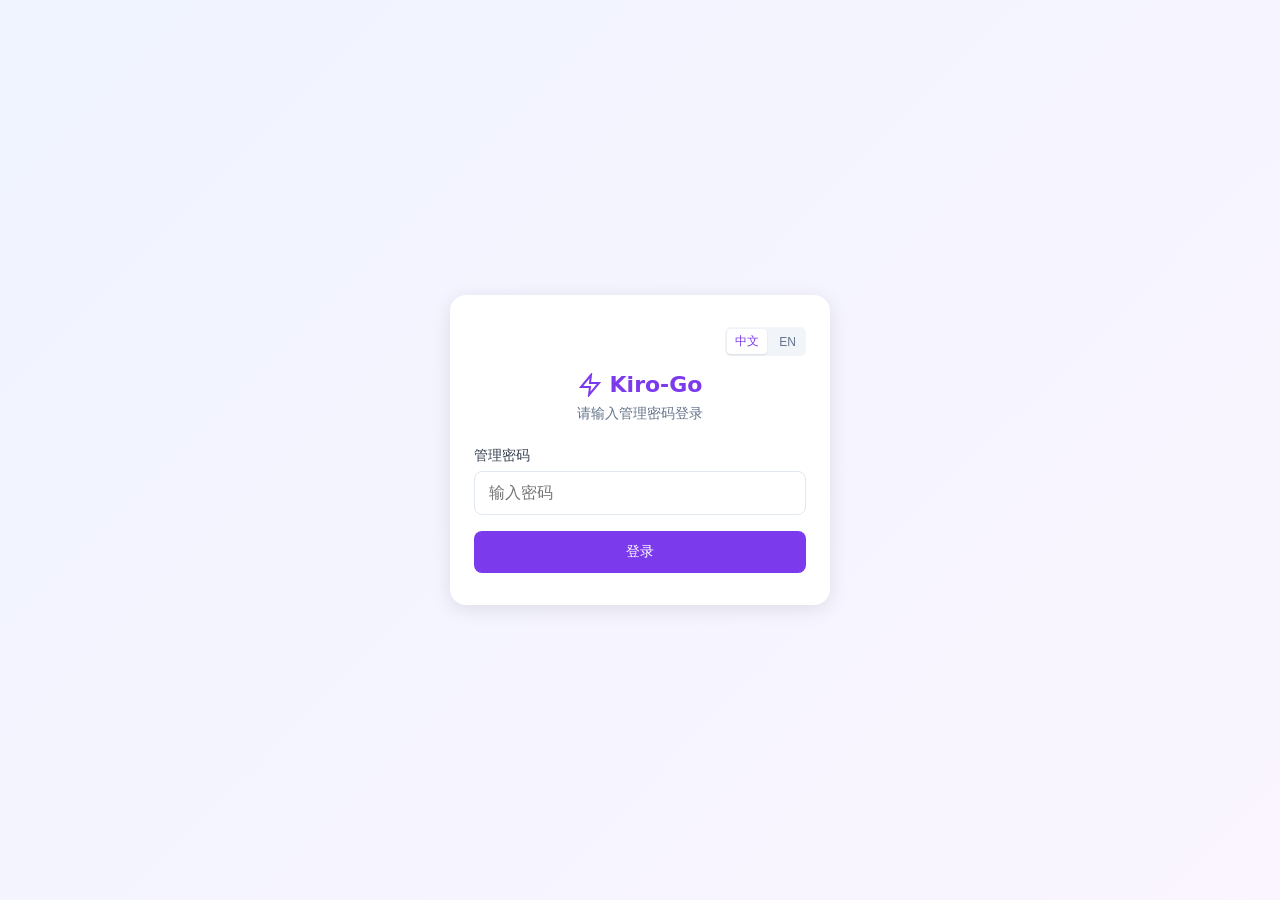
==== web/index-legacy.html @ 6cd0cb9c "chore: update repository references and add new web assets" ====
<!DOCTYPE html>
<html lang="zh">

<head>
    <meta charset="UTF-8">
    <meta name="viewport" content="width=device-width, initial-scale=1.0, maximum-scale=1.0, user-scalable=no">
    <title>Kiro-Go</title>
    <style>
        * {
            box-sizing: border-box;
            margin: 0;
            padding: 0;
        }

        body {
            font-family: system-ui, -apple-system, sans-serif;
            background: #f8fafc;
            color: #1e293b;
            min-height: 100vh;
            -webkit-tap-highlight-color: transparent;
        }

        .container {
            max-width: 1100px;
            margin: 0 auto;
            padding: 16px;
        }

        .login-wrapper {
            min-height: 100vh;
            display: flex;
            align-items: center;
            justify-content: center;
            background: linear-gradient(135deg, #f0f4ff 0%, #faf5ff 100%);
            padding: 16px;
        }

        .login-box {
            background: #fff;
            padding: 32px 24px;
            border-radius: 16px;
            box-shadow: 0 4px 20px rgba(0, 0, 0, 0.1);
            width: 100%;
            max-width: 380px;
        }

        .login-box h1 {
            text-align: center;
            color: #7c3aed;
            margin-bottom: 8px;
            font-size: 22px;
            justify-content: center;
        }

        .login-box p {
            text-align: center;
            color: #64748b;
            margin-bottom: 24px;
            font-size: 14px;
        }

        .form-group {
            margin-bottom: 16px;
        }

        label {
            display: block;
            margin-bottom: 6px;
            color: #374151;
            font-size: 14px;
            font-weight: 500;
        }

        input[type="text"],
        input[type="password"],
        input[type="number"],
        select,
        textarea {
            width: 100%;
            padding: 12px 14px;
            border: 1px solid #e2e8f0;
            border-radius: 8px;
            font-size: 16px;
            background: #fff;
            color: #1e293b;
            -webkit-appearance: none;
        }

        input:focus,
        textarea:focus {
            outline: none;
            border-color: #7c3aed;
            box-shadow: 0 0 0 3px rgba(124, 58, 237, 0.1);
        }

        textarea {
            resize: vertical;
            min-height: 100px;
            font-family: monospace;
            font-size: 14px;
        }

        .btn {
            padding: 12px 18px;
            border: none;
            border-radius: 8px;
            cursor: pointer;
            font-size: 14px;
            font-weight: 500;
            transition: all 0.2s;
            touch-action: manipulation;
        }

        .btn-primary {
            background: #7c3aed;
            color: white;
        }

        .btn-primary:hover,
        .btn-primary:active {
            background: #6d28d9;
        }

        .btn-danger {
            background: #ef4444;
            color: white;
        }

        .btn-secondary {
            background: #f1f5f9;
            color: #374151;
        }

        .btn-success {
            background: #10B981;
            color: white;
        }

        .btn-sm {
            padding: 8px 12px;
            font-size: 13px;
        }

        .card {
            background: #fff;
            border-radius: 12px;
            padding: 16px;
            margin-bottom: 16px;
            box-shadow: 0 1px 3px rgba(0, 0, 0, 0.1);
        }

        .card-header {
            display: flex;
            justify-content: space-between;
            align-items: center;
            margin-bottom: 16px;
            padding-bottom: 12px;
            border-bottom: 1px solid #e2e8f0;
            flex-wrap: wrap;
            gap: 12px;
        }

        .card-title {
            font-size: 16px;
            font-weight: 600;
        }

        .card-actions {
            display: flex;
            gap: 8px;
            flex-wrap: wrap;
        }

        .stats-grid {
            display: grid;
            grid-template-columns: repeat(3, 1fr);
            gap: 10px;
            margin-bottom: 20px;
        }

        .stat-card {
            background: #fff;
            border-radius: 10px;
            padding: 12px 8px;
            text-align: center;
            box-shadow: 0 1px 3px rgba(0, 0, 0, 0.1);
        }

        .stat-value {
            font-size: 20px;
            font-weight: 700;
            color: #7c3aed;
        }

        .stat-label {
            font-size: 11px;
            color: #64748b;
            margin-top: 2px;
        }

        .badge {
            display: inline-block;
            padding: 3px 8px;
            border-radius: 4px;
            font-size: 11px;
            font-weight: 500;
            white-space: nowrap;
        }

        .badge-success {
            background: #dcfce7;
            color: #16a34a;
        }

        .badge-warning {
            background: #fef3c7;
            color: #d97706;
        }

        .badge-error {
            background: #fee2e2;
            color: #dc2626;
        }

        .badge-info {
            background: #ede9fe;
            color: #7c3aed;
        }

        .badge-pro {
            background: #3b82f6;
            color: white;
        }

        .badge-proplus {
            background: #8b5cf6;
            color: white;
        }

        .badge-power {
            background: #f59e0b;
            color: white;
        }

        .badge-free {
            background: #6b7280;
            color: white;
        }

        .badge-trial {
            background: #10b981;
            color: white;
        }

        .badge-banned {
            background: #dc2626;
            color: white;
        }

        .badge-suspended {
            background: #f59e0b;
            color: white;
        }

        .modal {
            display: none;
            position: fixed;
            top: 0;
            left: 0;
            width: 100%;
            height: 100%;
            background: rgba(0, 0, 0, 0.5);
            z-index: 1000;
            padding: 16px;
            overflow-y: auto;
        }

        .modal.active {
            display: flex;
            align-items: flex-start;
            justify-content: center;
            padding-top: 5vh;
        }

        .modal-content {
            background: #fff;
            border-radius: 12px;
            padding: 20px;
            width: 100%;
            max-width: 600px;
            margin-bottom: 20px;
        }

        .modal-header {
            display: flex;
            justify-content: space-between;
            align-items: center;
            margin-bottom: 20px;
        }

        .modal-title {
            font-size: 18px;
            font-weight: 600;
        }

        .modal-close {
            background: none;
            border: none;
            font-size: 28px;
            cursor: pointer;
            color: #64748b;
            padding: 0 8px;
        }

        .modal-footer {
            margin-top: 20px;
            display: flex;
            gap: 10px;
            justify-content: flex-end;
        }

        .switch {
            position: relative;
            display: inline-block;
            width: 44px;
            height: 24px;
            flex-shrink: 0;
        }

        .switch input {
            opacity: 0;
            width: 0;
            height: 0;
            position: absolute;
        }

        .slider {
            position: absolute;
            cursor: pointer;
            top: 0;
            left: 0;
            right: 0;
            bottom: 0;
            background: #cbd5e1;
            border-radius: 24px;
            transition: 0.3s;
        }

        .slider:before {
            position: absolute;
            content: "";
            height: 18px;
            width: 18px;
            left: 3px;
            bottom: 3px;
            background: white;
            border-radius: 50%;
            transition: 0.3s;
        }

        input:checked+.slider {
            background: #7c3aed;
        }

        input:checked+.slider:before {
            transform: translateX(20px);
        }

        .tabs {
            display: flex;
            gap: 4px;
            margin-bottom: 16px;
            background: #f1f5f9;
            padding: 4px;
            border-radius: 10px;
            overflow-x: auto;
            -webkit-overflow-scrolling: touch;
        }

        .tab {
            padding: 10px 16px;
            border-radius: 8px;
            cursor: pointer;
            color: #64748b;
            font-weight: 500;
            font-size: 14px;
            white-space: nowrap;
            flex-shrink: 0;
        }

        .tab:hover {
            color: #374151;
        }

        .tab.active {
            background: #fff;
            color: #7c3aed;
            box-shadow: 0 1px 3px rgba(0, 0, 0, 0.1);
        }

        .hidden {
            display: none !important;
        }

        .message {
            padding: 12px 16px;
            border-radius: 8px;
            margin-bottom: 12px;
            font-size: 14px;
        }

        .message-error {
            background: #fee2e2;
            color: #dc2626;
        }

        .endpoint {
            background: #f8fafc;
            padding: 12px;
            border-radius: 8px;
            font-family: monospace;
            font-size: 12px;
            margin-bottom: 10px;
            display: flex;
            justify-content: space-between;
            align-items: center;
            gap: 10px;
            word-break: break-all;
        }

        .endpoint span {
            flex: 1;
        }

        .header {
            display: flex;
            align-items: center;
            justify-content: space-between;
            margin-bottom: 16px;
            gap: 12px;
        }

        .header h1 {
            font-size: 18px;
            color: #7c3aed;
        }

        .account-card {
            background: #fff;
            border-radius: 12px;
            padding: 14px;
            margin-bottom: 12px;
            box-shadow: 0 1px 3px rgba(0, 0, 0, 0.1);
            border-left: 4px solid #7c3aed;
        }

        .account-header {
            display: flex;
            justify-content: space-between;
            align-items: flex-start;
            margin-bottom: 10px;
            gap: 10px;
        }

        .account-info {
            flex: 1;
            min-width: 0;
        }

        .account-email {
            font-weight: 600;
            font-size: 14px;
            color: #1e293b;
            word-break: break-all;
        }

        .account-meta {
            display: flex;
            gap: 6px;
            flex-wrap: wrap;
            margin-top: 6px;
        }

        .account-usage {
            margin: 10px 0;
        }

        .usage-bar {
            height: 6px;
            background: #e2e8f0;
            border-radius: 3px;
            overflow: hidden;
        }

        .usage-fill {
            height: 100%;
            background: #7c3aed;
            border-radius: 3px;
            transition: width 0.3s;
        }

        .usage-fill.high {
            background: #f59e0b;
        }

        .usage-fill.critical {
            background: #ef4444;
        }

        .usage-text {
            display: flex;
            justify-content: space-between;
            font-size: 11px;
            color: #64748b;
            margin-top: 4px;
        }

        .usage-label {
            font-size: 12px;
            color: #64748b;
            margin-bottom: 4px;
            font-weight: 500;
        }

        .account-usage+.account-usage {
            margin-top: 8px;
        }

        .badge-trial {
            background: #10b981;
            color: white;
        }

        .account-stats {
            display: grid;
            grid-template-columns: repeat(5, 1fr);
            gap: 6px;
            margin-top: 10px;
            padding-top: 10px;
            border-top: 1px solid #e2e8f0;
        }

        .account-stat {
            text-align: center;
        }

        .account-stat-value {
            font-weight: 600;
            font-size: 13px;
        }

        .account-stat-label {
            font-size: 10px;
            color: #64748b;
        }

        .account-actions {
            display: flex;
            gap: 6px;
            flex-shrink: 0;
            flex-wrap: wrap;
        }

        .detail-section {
            margin-bottom: 20px;
        }

        .detail-section h4 {
            font-size: 13px;
            color: #64748b;
            margin-bottom: 10px;
            text-transform: uppercase;
            letter-spacing: 0.5px;
        }

        .detail-grid {
            display: grid;
            grid-template-columns: 1fr;
            gap: 10px;
        }

        .detail-item {
            background: #f8fafc;
            padding: 10px 12px;
            border-radius: 8px;
        }

        .detail-label {
            font-size: 11px;
            color: #64748b;
            margin-bottom: 2px;
        }

        .detail-value {
            font-size: 13px;
            font-weight: 500;
            word-break: break-all;
        }

        .model-list {
            display: grid;
            gap: 8px;
            max-height: 250px;
            overflow-y: auto;
        }

        .model-item {
            background: #f8fafc;
            padding: 14px 16px;
            border-radius: 8px;
            margin-bottom: 10px;
            transition: background 0.2s ease;
        }

        .model-item:last-child {
            margin-bottom: 0;
        }

        .model-item:hover {
            background: #f1f5f9;
        }

        .model-name {
            font-weight: 600;
            font-size: 14px;
            color: #0f172a;
            line-height: 1.4;
        }

        .model-credit {
            font-size: 13px;
            margin-top: 4px;
        }

        .credit-ratio {
            color: #7c3aed;
            font-weight: 600;
        }

        .model-info {
            font-size: 12px;
            color: #64748b;
            margin-top: 6px;
            line-height: 1.5;
        }

        .btn-icon {
            display: inline-flex;
            align-items: center;
            justify-content: center;
            width: 36px;
            height: 36px;
            padding: 0;
        }

        .btn-icon svg {
            width: 18px;
            height: 18px;
        }

        .loading {
            opacity: 0.6;
            pointer-events: none;
        }

        .logo {
            display: flex;
            align-items: center;
            gap: 8px;
        }

        .logo svg {
            width: 24px;
            height: 24px;
            color: #7c3aed;
        }

        .machine-id-row {
            display: flex;
            gap: 8px;
            align-items: stretch;
            flex-wrap: wrap;
        }

        .machine-id-row input {
            flex: 1;
            min-width: 200px;
            font-family: monospace;
            font-size: 11px;
        }

        .machine-id-row .btn {
            flex-shrink: 0;
        }

        .lang-switch {
            display: flex;
            gap: 4px;
            background: #f1f5f9;
            padding: 2px;
            border-radius: 6px;
        }

        .lang-btn {
            padding: 4px 8px;
            border: none;
            background: transparent;
            cursor: pointer;
            font-size: 12px;
            border-radius: 4px;
            color: #64748b;
        }

        .lang-btn.active {
            background: #fff;
            color: #7c3aed;
            box-shadow: 0 1px 2px rgba(0, 0, 0, 0.1);
        }

        .header-right {
            display: flex;
            align-items: center;
            gap: 10px;
        }

        @media (max-width: 640px) {
            .container {
                padding: 12px;
            }

            .stats-grid {
                grid-template-columns: repeat(3, 1fr);
                gap: 8px;
            }

            .stat-card {
                padding: 10px 6px;
            }

            .stat-value {
                font-size: 18px;
            }

            .stat-label {
                font-size: 10px;
            }

            .card {
                padding: 14px;
            }

            .card-header {
                flex-direction: column;
                align-items: flex-start;
            }

            .card-actions {
                width: 100%;
            }

            .card-actions .btn {
                flex: 1;
                text-align: center;
            }

            .account-header {
                flex-direction: column;
            }

            .account-actions {
                width: 100%;
                justify-content: flex-start;
            }

            .account-actions .btn {
                padding: 8px 10px;
                font-size: 12px;
            }

            .account-stats {
                grid-template-columns: repeat(2, 1fr);
            }

            .detail-grid {
                grid-template-columns: 1fr;
            }

            .tabs {
                gap: 2px;
            }

            .tab {
                padding: 10px 12px;
                font-size: 13px;
            }

            .modal-content {
                padding: 16px;
            }

            .endpoint {
                flex-direction: column;
                align-items: stretch;
            }

            .endpoint .btn {
                width: 100%;
            }

            .machine-id-row {
                flex-direction: column;
            }

            .machine-id-row input {
                min-width: 100%;
            }

            .machine-id-row .btn {
                width: 100%;
            }
        }

        @media (min-width: 641px) {
            .detail-grid {
                grid-template-columns: repeat(2, 1fr);
            }
        }

        /* 隐私模式开关样式 */
        .privacy-toggle {
            white-space: nowrap;
        }

        @media (max-width: 640px) {
            .privacy-toggle {
                order: -1;
                width: 100%;
                justify-content: space-between;
                padding: 8px 0;
                border-bottom: 1px solid #e2e8f0;
                margin-bottom: 8px;
            }

            .privacy-toggle span {
                font-size: 14px;
            }
        }
    </style>
</head>

<body>
    <div id="loginPage" class="login-wrapper">
        <div class="login-box">
            <div style="display:flex;justify-content:flex-end;margin-bottom:16px">
                <div class="lang-switch">
                    <button class="lang-btn" data-lang="zh" onclick="setLang('zh')">中文</button>
                    <button class="lang-btn" data-lang="en" onclick="setLang('en')">EN</button>
                </div>
            </div>
            <h1 class="logo"><svg viewBox="0 0 24 24" fill="none" stroke="currentColor" stroke-width="2">
                    <path d="M13 2L3 14h9l-1 8 10-12h-9l1-8z" />
                </svg>Kiro-Go</h1>
            <p data-i18n="login.subtitle"></p>
            <div class="form-group">
                <label data-i18n="login.password"></label>
                <input type="password" id="pwdField" data-i18n-placeholder="login.passwordPlaceholder"
                    autocomplete="off">
            </div>
            <button type="button" class="btn btn-primary" style="width:100%" onclick="login()"
                data-i18n="login.submit"></button>
            <div id="loginError" class="message message-error hidden" style="margin-top:12px"></div>
        </div>
    </div>
    <div id="mainPage" class="container hidden">
        <div class="header">
            <h1 class="logo"><svg viewBox="0 0 24 24" fill="none" stroke="currentColor" stroke-width="2">
                    <path d="M13 2L3 14h9l-1 8 10-12h-9l1-8z" />
                </svg>Kiro-Go</h1>
            <div class="header-right">
                <div class="lang-switch">
                    <button class="lang-btn" data-lang="zh" onclick="setLang('zh')">中文</button>
                    <button class="lang-btn" data-lang="en" onclick="setLang('en')">EN</button>
                </div>
                <span class="badge badge-success" id="statusBadge" data-i18n="status.running"></span>
                <span class="badge badge-info" id="versionBadge" style="cursor:pointer" onclick="checkUpdate(true)"></span>
                <button class="btn btn-sm btn-danger" onclick="logout()" data-i18n="common.logout" style="padding:4px 12px;font-size:12px"></button>
            </div>
        </div>
        <div class="stats-grid">
            <div class="stat-card">
                <div class="stat-value" id="statAccounts">0</div>
                <div class="stat-label" data-i18n="stats.accounts"></div>
            </div>
            <div class="stat-card">
                <div class="stat-value" id="statRequests">0</div>
                <div class="stat-label" data-i18n="stats.requests"></div>
            </div>
            <div class="stat-card">
                <div class="stat-value" id="statSuccess">0</div>
                <div class="stat-label" data-i18n="stats.success"></div>
            </div>
            <div class="stat-card">
                <div class="stat-value" id="statFailed">0</div>
                <div class="stat-label" data-i18n="stats.failed"></div>
            </div>
            <div class="stat-card">
                <div class="stat-value" id="statTokens">0</div>
                <div class="stat-label">Tokens</div>
            </div>
            <div class="stat-card">
                <div class="stat-value" id="statCredits">0</div>
                <div class="stat-label">Credits</div>
            </div>
        </div>
        <div class="tabs">
            <div class="tab active" data-tab="accounts" data-i18n="tabs.accounts"></div>
            <div class="tab" data-tab="settings" data-i18n="tabs.settings"></div>
            <div class="tab" data-tab="api" data-i18n="tabs.api"></div>
        </div>
        <div id="tabAccounts" class="tab-content">
            <div class="card">
                <div class="card-header">
                    <span class="card-title" data-i18n="accounts.title"></span>
                    <div class="card-actions">
                        <div class="privacy-toggle" style="display:flex;align-items:center;gap:8px;cursor:pointer;user-select:none">
                            <span style="font-size:13px;color:#374151;font-weight:500" data-i18n="privacy.label"></span>
                            <label class="switch" style="margin:0">
                                <input type="checkbox" id="privacyModeToggle" checked onchange="togglePrivacyMode()">
                                <span class="slider"></span>
                            </label>
                        </div>
                        <button class="btn btn-secondary btn-sm" onclick="showExportModal()" data-i18n="accounts.export"></button>
                        <button class="btn btn-secondary btn-sm" onclick="refreshAllModels()" data-i18n="models.refreshAll"></button>
                        <button class="btn btn-primary btn-sm" onclick="showModal('add')" data-i18n="accounts.add"></button>
                    </div>
                </div>
                <div id="accountsToolbar" style="display:flex;gap:8px;align-items:center;padding:0 20px 12px">
                    <label style="display:flex;align-items:center;gap:4px;cursor:pointer;user-select:none;flex-shrink:0"><input type="checkbox" id="selectAllCheckbox" onchange="toggleSelectAll(this.checked)" style="width:15px;height:15px;cursor:pointer"> <span style="font-size:13px;color:#374151" data-i18n="batch.selectAll"></span></label>
                    <div style="height:16px;width:1px;background:#e2e8f0;flex-shrink:0"></div>
                    <div id="batchBar" style="display:none;align-items:center;gap:6px;flex-shrink:0">
                        <span id="batchCount" style="font-size:12px;color:#7c3aed;font-weight:600;white-space:nowrap"></span>
                        <button class="btn btn-sm btn-primary" onclick="batchAction('enable')" style="padding:3px 10px;font-size:12px" data-i18n="batch.enable"></button>
                        <button class="btn btn-sm btn-secondary" onclick="batchAction('disable')" style="padding:3px 10px;font-size:12px" data-i18n="batch.disable"></button>
                        <button class="btn btn-sm btn-secondary" onclick="batchAction('refresh')" style="padding:3px 10px;font-size:12px" data-i18n="batch.refresh"></button>
                        <button class="btn btn-sm btn-secondary" onclick="batchRefreshModels()" style="padding:3px 10px;font-size:12px" data-i18n="batch.refreshModels"></button>
                        <div style="height:16px;width:1px;background:#e2e8f0;flex-shrink:0"></div>
                    </div>
                    <div style="display:flex;gap:6px;align-items:center;margin-left:auto;flex-shrink:0">
                        <input type="text" id="filterSearch" oninput="onFilterChange()" style="width:260px;padding:8px 12px;border:1px solid #e2e8f0;border-radius:6px;font-size:14px;outline:none" data-i18n-placeholder="filter.search">
                        <select id="filterStatusSelect" onchange="onFilterChange()" style="padding:4px 6px;border:1px solid #e2e8f0;border-radius:6px;font-size:12px;background:#fff;cursor:pointer">
                            <option value="all" data-i18n="filter.all"></option>
                            <option value="enabled" data-i18n="filter.enabled"></option>
                            <option value="disabled" data-i18n="filter.disabled"></option>
                            <option value="banned" data-i18n="filter.banned"></option>
                        </select>
                    </div>
                </div>
                <div id="accountsList"></div>
            </div>
        </div>
        <div id="tabSettings" class="tab-content hidden">
            <div class="card">
                <div class="card-header"><span class="card-title" data-i18n="settings.apiSettings"></span></div>
                <div class="form-group">
                    <label style="display:flex;align-items:center;gap:10px">
                        <label class="switch"><input type="checkbox" id="requireApiKey"><span
                                class="slider"></span></label>
                        <span data-i18n="settings.enableApiKey"></span>
                    </label>
                </div>
                <div class="form-group"><label>API Key</label><div style="display:flex;gap:8px;align-items:stretch"><input type="text" id="apiKeyInput" style="flex:1"
                        data-i18n-placeholder="settings.apiKeyPlaceholder"><button class="btn btn-sm btn-secondary" onclick="generateApiKey()" data-i18n="settings.generateApiKey"></button></div></div>
                <button class="btn btn-primary" onclick="saveSettings()" data-i18n="common.save"></button>
            </div>
            <div class="card">
                <div class="card-header"><span class="card-title" data-i18n="settings.usageSettings"></span></div>
                <div class="form-group">
                    <label style="display:flex;align-items:center;gap:10px">
                        <label class="switch"><input type="checkbox" id="allowOverUsage"><span
                                class="slider"></span></label>
                        <span data-i18n="settings.allowOverUsage"></span>
                    </label>
                    <small style="color:#64748b;font-size:12px;margin-top:4px;display:block"
                        data-i18n="settings.allowOverUsageHint"></small>
                </div>
                <button class="btn btn-primary" onclick="saveOverUsageConfig()" data-i18n="common.save"></button>
            </div>
            <div class="card">
                <div class="card-header"><span class="card-title" data-i18n="settings.thinkingSettings"></span></div>
                <div class="form-group">
                    <label data-i18n="settings.thinkingSuffix"></label>
                    <input type="text" id="thinkingSuffix" placeholder="-thinking">
                    <small style="color:#64748b;font-size:12px;margin-top:4px;display:block"
                        data-i18n="settings.thinkingSuffixHint"></small>
                </div>
                <div class="form-group">
                    <label data-i18n="settings.openaiFormat"></label>
                    <select id="openaiThinkingFormat">
                        <option value="reasoning_content">reasoning_content (DeepSeek)</option>
                        <option value="thinking">&lt;thinking&gt; (Claude)</option>
                        <option value="think">&lt;think&gt; (OpenAI)</option>
                    </select>
                </div>
                <div class="form-group">
                    <label data-i18n="settings.claudeFormat"></label>
                    <select id="claudeThinkingFormat">
                        <option value="thinking">&lt;thinking&gt; (Claude)</option>
                        <option value="think">&lt;think&gt; (OpenAI)</option>
                        <option value="reasoning_content" data-i18n="settings.noTag"></option>
                    </select>
                </div>
                <button class="btn btn-primary" onclick="saveThinkingConfig()"
                    data-i18n="settings.saveThinking"></button>
            </div>
            <div class="card">
                <div class="card-header"><span class="card-title" data-i18n="settings.endpointSettings"></span></div>
                <div class="form-group">
                    <label data-i18n="settings.preferredEndpoint"></label>
                    <select id="preferredEndpoint">
                        <option value="auto" data-i18n="settings.endpointAuto"></option>
                        <option value="kiro">Kiro IDE</option>
                        <option value="codewhisperer">CodeWhisperer</option>
                        <option value="amazonq">AmazonQ</option>
                    </select>
                    <small style="color:#64748b;font-size:12px;margin-top:4px;display:block"
                        data-i18n="settings.endpointHint"></small>
                </div>
                <div class="form-group">
                    <label style="display:flex;align-items:center;gap:8px;cursor:pointer">
                        <input type="checkbox" id="endpointFallback" checked>
                        <span data-i18n="settings.endpointFallback"></span>
                    </label>
                    <small style="color:#64748b;font-size:12px;margin-top:4px;display:block"
                        data-i18n="settings.endpointFallbackHint"></small>
                </div>
                <button class="btn btn-primary" onclick="saveEndpointConfig()"
                    data-i18n="settings.saveEndpoint"></button>
            </div>
            <div class="card">
                <div class="card-header"><span class="card-title" data-i18n="settings.adminPassword"></span></div>
                <div class="form-group"><label data-i18n="settings.newPassword"></label><input type="password"
                        id="newPassword" data-i18n-placeholder="settings.newPasswordPlaceholder"></div>
                <button class="btn btn-primary" onclick="changePassword()" data-i18n="settings.changePassword"></button>
            </div>
            <div class="card">
                <div class="card-header"><span class="card-title" data-i18n="settings.proxySettings"></span></div>
                <div class="form-group">
                    <label data-i18n="settings.proxyType"></label>
                    <select id="proxyType" onchange="onProxyTypeChange()">
                        <option value="none" data-i18n="settings.proxyNone"></option>
                        <option value="socks5">SOCKS5</option>
                        <option value="http">HTTP</option>
                    </select>
                </div>
                <div id="proxyFields" style="display:none">
                    <div class="form-group">
                        <label data-i18n="settings.proxyHost"></label>
                        <div style="display:flex;gap:8px;align-items:stretch">
                            <input type="text" id="proxyHost" style="flex:1" placeholder="127.0.0.1">
                            <input type="number" id="proxyPort" style="width:90px" placeholder="1080" min="1" max="65535">
                        </div>
                    </div>
                    <div class="form-group">
                        <label data-i18n="settings.proxyAuth"></label>
                        <div style="display:flex;gap:8px">
                            <input type="text" id="proxyUsername" style="flex:1" data-i18n-placeholder="settings.proxyUsername" autocomplete="off">
                            <input type="password" id="proxyPassword" style="flex:1" data-i18n-placeholder="settings.proxyPassword" autocomplete="new-password">
                        </div>
                    </div>
                </div>
                <button class="btn btn-primary" onclick="saveProxyConfig()" data-i18n="settings.saveProxy"></button>
            </div>
            <div class="card">
                <div class="card-header"><span class="card-title" data-i18n="settings.promptFilter"></span></div>
                <div class="form-group">
                    <label style="font-weight:600;margin-bottom:12px;display:block" data-i18n="settings.builtinFilters"></label>
                    <div style="display:flex;flex-direction:column;gap:12px">
                        <div>
                            <label style="display:flex;align-items:center;gap:10px">
                                <label class="switch"><input type="checkbox" id="filterClaudeCode"><span class="slider"></span></label>
                                <span data-i18n="settings.filterClaudeCode"></span>
                            </label>
                            <small style="color:#64748b;font-size:12px;margin-top:4px;display:block;margin-left:54px" data-i18n="settings.filterClaudeCodeHint"></small>
                        </div>
                        <div>
                            <label style="display:flex;align-items:center;gap:10px">
                                <label class="switch"><input type="checkbox" id="filterEnvNoise"><span class="slider"></span></label>
                                <span data-i18n="settings.filterEnvNoise"></span>
                            </label>
                            <small style="color:#64748b;font-size:12px;margin-top:4px;display:block;margin-left:54px" data-i18n="settings.filterEnvNoiseHint"></small>
                        </div>
                        <div>
                            <label style="display:flex;align-items:center;gap:10px">
                                <label class="switch"><input type="checkbox" id="filterStripBoundaries"><span class="slider"></span></label>
                                <span data-i18n="settings.filterStripBoundaries"></span>
                            </label>
                            <small style="color:#64748b;font-size:12px;margin-top:4px;display:block;margin-left:54px" data-i18n="settings.filterStripBoundariesHint"></small>
                        </div>
                    </div>
                </div>
                <div class="form-group" style="margin-top:16px">
                    <label style="font-weight:600;margin-bottom:8px;display:block" data-i18n="settings.customRules"></label>
                    <div id="promptFilterRules" style="margin-bottom:8px"></div>
                    <div style="display:flex;gap:8px;flex-wrap:wrap">
                        <button class="btn btn-sm btn-secondary" onclick="addPromptRule('regex')" data-i18n="promptFilter.addRegex"></button>
                        <button class="btn btn-sm btn-secondary" onclick="addPromptRule('lines-containing')" data-i18n="promptFilter.addContains"></button>
                    </div>
                </div>
                <button class="btn btn-primary" onclick="savePromptFilter()" data-i18n="settings.savePromptFilter"></button>
            </div>
            <div class="card">
                <div class="card-header"><span class="card-title" data-i18n="settings.statistics"></span></div>
                <button class="btn btn-danger" onclick="resetStats()" data-i18n="settings.resetStats"></button>
            </div>
        </div>
        <div id="tabApi" class="tab-content hidden">
            <div class="card">
                <div class="card-header"><span class="card-title" data-i18n="api.endpoints"></span></div>
                <p style="margin-bottom:10px;font-weight:500;font-size:14px">Claude API</p>
                <div class="endpoint"><span id="claudeEndpoint"></span><button class="btn btn-sm btn-secondary"
                        onclick="copy('claudeEndpoint')" data-i18n="common.copy"></button></div>
                <p style="margin:14px 0 10px;font-weight:500;font-size:14px">OpenAI API</p>
                <div class="endpoint"><span id="openaiEndpoint"></span><button class="btn btn-sm btn-secondary"
                        onclick="copy('openaiEndpoint')" data-i18n="common.copy"></button></div>
                <p style="margin:14px 0 10px;font-weight:500;font-size:14px" data-i18n="api.modelList"></p>
                <div class="endpoint"><span id="modelsEndpoint"></span><button class="btn btn-sm btn-secondary"
                        onclick="copy('modelsEndpoint')" data-i18n="common.copy"></button></div>
                <p style="margin:14px 0 10px;font-weight:500;font-size:14px" data-i18n="api.stats"></p>
                <div class="endpoint"><span id="statsEndpoint"></span><button class="btn btn-sm btn-secondary"
                        onclick="copy('statsEndpoint')" data-i18n="common.copy"></button></div>
                <p style="font-size:12px;color:#64748b;margin-top:4px" data-i18n="api.statsHint"></p>
            </div>
        </div>
    </div>
    <div id="addModal" class="modal">
        <div class="modal-content">
            <div class="modal-header"><span class="modal-title" id="modalTitle"></span><button class="modal-close"
                    onclick="closeModal()">&times;</button></div>
            <div id="modalBody"></div>
        </div>
    </div>
    <div id="detailModal" class="modal">
        <div class="modal-content">
            <div class="modal-header"><span class="modal-title" data-i18n="detail.title"></span><button
                    class="modal-close" onclick="closeDetailModal()">&times;</button></div>
            <div id="detailBody"></div>
        </div>
    </div>
    <div id="exportModal" class="modal">
        <div class="modal-content">
            <div class="modal-header"><span class="modal-title" data-i18n="export.title"></span><button
                    class="modal-close" onclick="closeExportModal()">&times;</button></div>
            <div id="exportBody"></div>
        </div>
    </div>
    <div id="updateModal" class="modal">
        <div class="modal-content">
            <div class="modal-header"><span class="modal-title" data-i18n="update.title"></span><button
                    class="modal-close" onclick="closeUpdateModal()">&times;</button></div>
            <div id="updateBody"></div>
        </div>
    </div>
    <script>
        const i18n = {
            zh: {
                'login.subtitle': '请输入管理密码登录',
                'login.password': '管理密码',
                'login.passwordPlaceholder': '输入密码',
                'login.submit': '登录',
                'login.error': '密码错误',
                'login.connectError': '连接失败',
                'status.running': '运行中',
                'stats.accounts': '账号',
                'stats.requests': '请求',
                'stats.success': '成功',
                'stats.failed': '失败',
                'tabs.accounts': '账号',
                'tabs.settings': '设置',
                'tabs.api': 'API',
                'accounts.title': '账号列表',
                'accounts.add': '添加账号',
                'accounts.empty': '暂无账号',
                'accounts.refresh': '刷新',
                'accounts.detail': '详情',
                'accounts.enable': '启用',
                'accounts.disable': '禁用',
                'accounts.delete': '删除',
                'accounts.requests': '请求',
                'accounts.tokens': 'Tokens',
                'accounts.credits': 'Credits',
                'accounts.expiry': '到期',
                'accounts.noToken': '无Token',
                'accounts.expired': '已过期',
                'accounts.disabled': '已禁用',
                'accounts.normal': '正常',
                'accounts.enabled': '已启用',
                'accounts.banned': '已封禁',
                'accounts.suspended': '已暂停',
                'accounts.refreshFailed': '刷新失败',
                'accounts.confirmDelete': '确定删除？',
                'accounts.mainQuota': '主配额',
                'accounts.trialQuota': '试用配额',
                'accounts.trial': '试用中',
                'accounts.trialExpired': '已过期',
                'accounts.trialToday': '今天到期',
                'accounts.copyJSON': '复制 JSON',
                'accounts.copyJSONSuccess': 'JSON 已复制到剪贴板',
                'accounts.trialDays': '天后到期',
                'accounts.overage': '超额调用',
                'time.expired': '已过期',
                'time.minutes': '分钟',
                'time.hours': '小时',
                'time.days': '天',
                'settings.apiSettings': 'API 设置',
                'settings.enableApiKey': '启用 API Key 验证',
                'settings.apiKeyPlaceholder': '留空则不验证',
                'settings.generateApiKey': '随机生成',
                'settings.usageSettings': '用量控制',
                'settings.allowOverUsage': '允许超额使用',
                'settings.allowOverUsageHint': '开启后，即使账号额度用尽也会继续使用该账号处理请求，不再因余额不足而报错',
                'settings.overUsageSaved': '超额使用设置已保存',
                'settings.thinkingSettings': 'Thinking 模式设置',
                'settings.thinkingSuffix': '触发后缀',
                'settings.thinkingSuffixHint': '模型名称加此后缀即启用思考模式，如 claude-sonnet-4.5-thinking',
                'settings.openaiFormat': 'OpenAI API 输出格式',
                'settings.claudeFormat': 'Claude API 输出格式',
                'settings.noTag': '直接输出 (无标签)',
                'settings.saveThinking': '保存 Thinking 设置',
                'settings.thinkingSaved': 'Thinking 设置已保存',
                'settings.endpointSettings': 'Kiro 端点设置',
                'settings.preferredEndpoint': '首选端点',
                'settings.endpointAuto': '自动选择',
                'settings.endpointHint': '选择首选端点，自动选择模式下会根据可用性自动选择端点',
                'settings.endpointFallback': '端点不可用时自动切换',
                'settings.endpointFallbackHint': '关闭后，仅使用选定的端点，不会自动切换到其他端点',
                'settings.saveEndpoint': '保存端点设置',
                'settings.endpointSaved': '端点设置已保存',
                'settings.adminPassword': '管理密码',
                'settings.newPassword': '新密码',
                'settings.newPasswordPlaceholder': '输入新密码',
                'settings.changePassword': '修改密码',
                'settings.passwordRequired': '请输入新密码',
                'settings.passwordChanged': '密码已修改',
                'settings.statistics': '统计',
                'settings.resetStats': '重置统计',
                'settings.confirmReset': '确定重置统计？',
                'settings.proxySettings': '出站代理设置',
                'settings.proxyType': '代理类型',
                'settings.proxyNone': '直连（不使用代理）',
                'settings.proxyHost': '地址 / 端口',
                'settings.proxyAuth': '认证（可选）',
                'settings.proxyUsername': '用户名',
                'settings.proxyPassword': '密码',
                'settings.proxyHostRequired': '请填写代理地址和端口',
                'settings.saveProxy': '保存代理设置',
                'settings.proxySaved': '代理设置已保存',
                'settings.promptFilter': 'System Prompt 过滤',
                'settings.builtinFilters': '内置过滤器',
                'settings.filterClaudeCode': '替换 Claude Code CLI 系统提示',
                'settings.filterClaudeCodeHint': '检测到 Claude Code 内置系统提示时，替换为精简的后端提示词，避免泄露大量 CLI 指令到请求体。',
                'settings.filterEnvNoise': '过滤环境噪音行',
                'settings.filterEnvNoiseHint': '移除系统提示中注入的环境变量、Git 状态、最近提交等噪音内容。',
                'settings.filterStripBoundaries': '移除边界标记',
                'settings.filterStripBoundariesHint': '移除 --- SYSTEM PROMPT --- / --- END SYSTEM PROMPT --- 等边界标记行。',
                'settings.savePromptFilter': '保存过滤设置',
                'settings.promptFilterSaved': '过滤设置已保存',
                'settings.customRules': '自定义过滤规则',
                'api.endpoints': 'API 端点',
                'api.modelList': '模型列表',
                'api.stats': '统计数据',
                'api.statsHint': '需要在请求头中携带 API Key 鉴权（Authorization: Bearer sk-xxx），未启用 API Key 验证时无需鉴权',
                'detail.title': '账号详情',
                'detail.basicInfo': '基本信息',
                'detail.email': '邮箱',
                'detail.userId': '用户ID',
                'detail.authMethod': '认证方式',
                'detail.region': 'Region',
                'detail.machineId': '机器码',
                'detail.generate': '生成',
                'detail.subscription': '订阅信息',
                'detail.subscriptionType': '订阅类型',
                'detail.tokenExpiry': 'Token到期',
                'detail.usage': '用量',
                'detail.mainQuota': '主配额',
                'detail.trialQuota': '试用配额',
                'detail.trialStatus': '试用状态',
                'detail.trialExpiry': '试用到期',
                'detail.resetDate': '重置日期',
                'detail.statistics': '统计',
                'detail.requestCount': '请求数',
                'detail.errorCount': '错误数',
                'detail.totalTokens': '总Tokens',
                'detail.totalCredits': '总Credits',
                'detail.models': '可用模型',
                'detail.loadModels': '加载',
                'detail.refreshModelCache': '刷新路由缓存',
                'detail.loading': '加载中...',
                'detail.noModels': '无可用模型',
                'detail.loadFailed': '加载失败',
                'detail.machineIdError': '机器码格式错误',
                'detail.saved': '已保存',
                'detail.saveFailed': '保存失败',
                'detail.generateFailed': '生成失败',
                'modal.addAccount': '添加账号',
                'modal.builderIdTitle': 'AWS Builder ID',
                'modal.builderIdDesc': '通过 AWS Builder ID 授权登录添加个人账号',
                'modal.iamTitle': 'IAM Identity Center (企业 SSO) 登录',
                'modal.iamDesc': '通过 IAM Identity Center (企业 SSO) 授权添加企业账号',
                'modal.ssoTitle': 'SSO Token',
                'modal.ssoDesc': '通过浏览器 x-amz-sso_authn Token 添加账号',
                'modal.localTitle': 'Kiro 本地缓存',
                'modal.localDesc': '通过 Kiro IDE 本地缓存文件添加账号',
                'modal.credentialsTitle': '凭证 JSON',
                'modal.credentialsDesc': '通过 Kiro Account Manager 导出的凭证添加账号',
                'modal.cookieTitle': 'Kiro 网页 Cookie',
                'modal.cookieDesc': '通过从 Kiro 网页 Cookie 中获取的 RefreshToken 添加账号',
                'cookie.howToGet': '如何获取 RefreshToken？',
                'cookie.step1': '打开浏览器，访问并登录',
                'cookie.step2': '在页面空白处右键 → 检查 → Application → Cookies → https://app.kiro.dev',
                'cookie.step3': '在列表中找到 <b>RefreshToken</b>，双击其 Value 列并复制',
                'cookie.refreshToken': 'RefreshToken',
                'cookie.provider': '登录方式',
                'cookie.github': 'GitHub',
                'cookie.google': 'Google',
                'cookie.refreshTokenPlaceholder': '粘贴 RefreshToken Cookie 的值',
                'cookie.refreshTokenMissing': '请填写 RefreshToken',
                'cookie.importSuccess': '账号添加成功',
                'cookie.link': 'https://app.kiro.dev/account/usage',
                'builderid.startLogin': '开始登录',
                'builderid.verifyCode': '请在浏览器中输入上方验证码',
                'builderid.verifyUrl': '验证链接',
                'builderid.open': '打开',
                'builderid.waiting': '等待授权中...',
                'builderid.success': '登录成功',
                'iam.startUrl': 'Start URL',
                'iam.loginUrl': '登录链接',
                'iam.completeLogin': '请在浏览器中完成登录，然后粘贴回调 URL',
                'iam.callbackUrl': '回调 URL',
                'iam.complete': '完成登录',
                'sso.howToGet': '如何获取 Token?',
                'sso.step1': '在浏览器中访问并登录',
                'sso.step2': '按 F12 打开开发者工具 → Application → Cookies',
                'sso.step3': '找到并复制',
                'sso.tokenLabel': 'x-amz-sso_authn',
                'sso.tokenHint': '*支持批量导入，每行一个 Token',
                'sso.tokenPlaceholder': '粘贴 x-amz-sso_authn 值',
                'sso.importSuccess': '成功添加 {0} 个账号',
                'sso.importPartial': '，{0} 个失败',
                'local.fileLocation': '文件位置',
                'local.loginChannel': '登录渠道',
                'local.tokenFile': 'kiro-auth-token.json',
                'local.tokenRequired': '*必填',
                'local.clientFile': '{hash}.json',
                'local.clientRequired': '*IdC 登录必填',
                'local.pasteOrUpload': '粘贴文件内容或上传文件',
                'local.upload': '上传',
                'local.tokenMissing': '请提供 kiro-auth-token.json 内容',
                'local.tokenInvalid': 'kiro-auth-token.json 格式错误',
                'local.refreshTokenMissing': '缺少 refreshToken',
                'local.clientMissing': 'IdC 登录需要提供 {hash}.json 内容',
                'local.clientInvalid': '{hash}.json 格式错误',
                'local.clientSecretMissing': '缺少 clientId 或 clientSecret',
                'local.importSuccess': '导入成功',
                'credentials.label': '凭证 JSON',
                'credentials.authMethod': '认证方式',
                'credentials.authHint': '*影响 Token 刷新方式',
                'credentials.social': 'Social (AWS Builder ID / Google / GitHub)',
                'credentials.idc': 'IAM Identity Center (企业 SSO)',
                'credentials.jsonError': 'JSON 格式错误',
                'credentials.batchHint': '支持单个对象、JSON 数组或 Kiro Account Manager 导出格式批量导入。必填: refreshToken。可选: provider (BuilderId/Enterprise/Github/Google), clientId, clientSecret',
                'common.save': '保存设置',
                'common.saved': '保存',
                'common.copy': '复制',
                'common.copied': '已复制',
                'common.cancel': '取消',
                'common.back': '返回',
                'common.add': '添加',
                'common.failed': '失败',
                'common.saveFailed': '保存失败',
                'common.logout': '退出登录',
                'accounts.export': '导出',
                'models.refreshAll': '刷新模型缓存',
                'models.confirmRefreshAll': '确定为所有已启用账号刷新模型缓存？',
                'models.refreshAllDone': '模型缓存刷新完成，共缓存 {0} 个模型',
                'export.title': '导出账号',
                'export.selectAll': '全选',
                'export.deselectAll': '取消全选',
                'export.selected': '已选 {0} 个',
                'export.downloadJson': '下载 JSON',
                'export.showJson': '显示 JSON',
                'export.copyJson': '复制 JSON',
                'export.copied': '已复制到剪贴板',
                'export.noSelection': '请至少选择一个账号',
                'update.title': '版本更新',
                'update.current': '当前版本',
                'update.latest': '最新版本',
                'update.newVersion': '发现新版本',
                'update.upToDate': '已是最新版本',
                'update.checkFailed': '检查更新失败',
                'update.goDownload': '前往下载',
                'update.changelog': '更新内容',
                'privacy.label': '隐私模式',
                'privacy.tooltip': '开启后邮箱将脱敏显示',
                'batch.enable': '批量启用',
                'batch.disable': '批量禁用',
                'batch.refresh': '批量刷新',
                'batch.refreshModels': '批量刷新模型',
                'batch.selected': '已选 {0} 个',
                'batch.selectAll': '全选',
                'batch.confirmEnable': '确定批量启用 {0} 个账号？',
                'batch.confirmDisable': '确定批量禁用 {0} 个账号？',
                'batch.confirmRefresh': '确定批量刷新 {0} 个账号？',
                'batch.refreshResult': '刷新完成：成功 {0}，失败 {1}',
                'batch.confirmRefreshModels': '确定为已选 {0} 个账号刷新模型缓存？',
                'batch.refreshModelsResult': '模型缓存刷新完成：成功 {0}，失败 {1}',
                'batch.done': '操作完成',
                'filter.search': '搜索邮箱/昵称...',
                'filter.all': '全部',
                'filter.enabled': '已启用',
                'filter.disabled': '已禁用',
                'filter.banned': '已封禁',
                'accounts.weight': '权重',
                'detail.weight': '请求权重',
                'detail.weightHint': '0-1=普通, 2+=高优先级',
                'detail.overage': '超额调用设置',
                'detail.allowOverage': '配额耗尽后继续调用',
                'detail.overageHint': '超额后调用频率权重（1~10），值越大频率越高',
                'detail.proxyURL': '独立代理',
                'detail.proxyHint': '留空则使用全局代理，格式: socks5://host:port 或 http://host:port',
                'detail.proxySaved': '代理已保存',
                'accounts.test': '测试',
                'accounts.testing': '测试中...',
                'accounts.testSuccess': '测试成功',
                'accounts.testFailed': '测试失败',
                'accounts.selectModel': '选择测试模型',
                'detail.save': '保存',
                'detail.overageWeight': '超额调用权重',
                'accounts.testLog.title': '测试日志',
                'accounts.testLog.clear': '清空',
                'accounts.testLog.hide': '隐藏',
                'accounts.testLog.globalProxy': '全局代理',
                'accounts.testLog.start': '开始测试 {0} | 模型: {1} | 代理: {2}',
                'accounts.testLog.success': '✓ {0} 成功 ({1}s) 回复: {2}',
                'accounts.testLog.failed': '✗ {0} 失败 ({1}s): {2}',
                'accounts.testLog.error': '✗ {0} 异常: {1}',
                'promptFilter.noRules': '暂无自定义规则',
                'promptFilter.unnamed': '未命名',
                'promptFilter.typeRegex': '正则替换',
                'promptFilter.typeContains': '行级过滤',
                'promptFilter.match': '匹配',
                'promptFilter.replace': '替换为（留空则删除）',
                'promptFilter.emptyRemove': '留空则删除匹配内容',
                'promptFilter.addRegex': '+ 正则替换规则',
                'promptFilter.addContains': '+ 行级过滤规则'
            },
            en: {
                'login.subtitle': 'Enter admin password to login',
                'login.password': 'Admin Password',
                'login.passwordPlaceholder': 'Enter password',
                'login.submit': 'Login',
                'login.error': 'Wrong password',
                'login.connectError': 'Connection failed',
                'status.running': 'Running',
                'stats.accounts': 'Accounts',
                'stats.requests': 'Requests',
                'stats.success': 'Success',
                'stats.failed': 'Failed',
                'tabs.accounts': 'Accounts',
                'tabs.settings': 'Settings',
                'tabs.api': 'API',
                'accounts.title': 'Account List',
                'accounts.add': 'Add Account',
                'accounts.empty': 'No accounts',
                'accounts.refresh': 'Refresh',
                'accounts.detail': 'Details',
                'accounts.enable': 'Enable',
                'accounts.disable': 'Disable',
                'accounts.delete': 'Delete',
                'accounts.requests': 'Requests',
                'accounts.tokens': 'Tokens',
                'accounts.credits': 'Credits',
                'accounts.expiry': 'Expiry',
                'accounts.noToken': 'No Token',
                'accounts.expired': 'Expired',
                'accounts.disabled': 'Disabled',
                'accounts.normal': 'Active',
                'accounts.enabled': 'Enabled',
                'accounts.banned': 'Banned',
                'accounts.suspended': 'Suspended',
                'accounts.refreshFailed': 'Refresh failed',
                'accounts.confirmDelete': 'Confirm delete?',
                'accounts.copyJSON': 'Copy JSON',
                'accounts.copyJSONSuccess': 'JSON copied to clipboard',
                'accounts.overage': 'Overage',
                'time.expired': 'Expired',
                'time.minutes': 'min',
                'time.hours': 'hr',
                'time.days': 'd',
                'settings.apiSettings': 'API Settings',
                'settings.enableApiKey': 'Enable API Key Verification',
                'settings.apiKeyPlaceholder': 'Leave empty to disable',
                'settings.generateApiKey': 'Generate',
                'settings.usageSettings': 'Usage Control',
                'settings.allowOverUsage': 'Allow Over-Usage',
                'settings.allowOverUsageHint': 'When enabled, accounts will continue to serve requests even after their quota is exhausted',
                'settings.overUsageSaved': 'Over-usage settings saved',
                'settings.thinkingSettings': 'Thinking Mode Settings',
                'settings.thinkingSuffix': 'Trigger Suffix',
                'settings.thinkingSuffixHint': 'Add this suffix to model name to enable thinking mode, e.g. claude-sonnet-4.5-thinking',
                'settings.openaiFormat': 'OpenAI API Output Format',
                'settings.claudeFormat': 'Claude API Output Format',
                'settings.noTag': 'Direct output (no tag)',
                'settings.saveThinking': 'Save Thinking Settings',
                'settings.thinkingSaved': 'Thinking settings saved',
                'settings.endpointSettings': 'Kiro Endpoint Settings',
                'settings.preferredEndpoint': 'Preferred Endpoint',
                'settings.endpointAuto': 'Auto',
                'settings.endpointHint': 'Select preferred endpoint. In auto-select mode, the endpoint is automatically selected based on availability.',
                'settings.endpointFallback': 'Fallback to other endpoints',
                'settings.endpointFallbackHint': 'When disabled, only the selected endpoint is used without automatic fallback',
                'settings.saveEndpoint': 'Save Endpoint Settings',
                'settings.endpointSaved': 'Endpoint settings saved',
                'settings.adminPassword': 'Admin Password',
                'settings.newPassword': 'New Password',
                'settings.newPasswordPlaceholder': 'Enter new password',
                'settings.changePassword': 'Change Password',
                'settings.passwordRequired': 'Please enter new password',
                'settings.passwordChanged': 'Password changed',
                'settings.statistics': 'Statistics',
                'settings.resetStats': 'Reset Statistics',
                'settings.confirmReset': 'Confirm reset statistics?',
                'settings.proxySettings': 'Outbound Proxy Settings',
                'settings.proxyType': 'Proxy Type',
                'settings.proxyNone': 'Direct (no proxy)',
                'settings.proxyHost': 'Host / Port',
                'settings.proxyAuth': 'Authentication (optional)',
                'settings.proxyUsername': 'Username',
                'settings.proxyPassword': 'Password',
                'settings.proxyHostRequired': 'Please enter proxy host and port',
                'settings.saveProxy': 'Save Proxy Settings',
                'settings.proxySaved': 'Proxy settings saved',
                'settings.promptFilter': 'System Prompt Filter',
                'settings.builtinFilters': 'Built-in Filters',
                'settings.filterClaudeCode': 'Replace Claude Code CLI system prompts',
                'settings.filterClaudeCodeHint': 'Detects Claude Code built-in system prompts and replaces them with a compact backend prompt.',
                'settings.filterEnvNoise': 'Strip environment noise lines',
                'settings.filterEnvNoiseHint': 'Removes injected env vars, git status, recent commits and similar noise from system prompts.',
                'settings.filterStripBoundaries': 'Remove boundary markers',
                'settings.filterStripBoundariesHint': 'Strips --- SYSTEM PROMPT --- / --- END SYSTEM PROMPT --- marker lines.',
                'settings.savePromptFilter': 'Save Filter Settings',
                'settings.promptFilterSaved': 'Filter settings saved',
                'settings.customRules': 'Custom Filter Rules',
                'api.endpoints': 'API Endpoints',
                'api.modelList': 'Model List',
                'api.stats': 'Statistics',
                'api.statsHint': 'Requires API Key in header (Authorization: Bearer sk-xxx). No auth needed if API Key verification is disabled.',
                'detail.title': 'Account Details',
                'detail.basicInfo': 'Basic Info',
                'detail.email': 'Email',
                'detail.userId': 'User ID',
                'detail.authMethod': 'Auth Method',
                'detail.region': 'Region',
                'detail.machineId': 'Machine ID',
                'detail.generate': 'Generate',
                'detail.subscription': 'Subscription',
                'detail.subscriptionType': 'Type',
                'detail.tokenExpiry': 'Token Expiry',
                'detail.usage': 'Usage',
                'detail.resetDate': 'Reset Date',
                'detail.statistics': 'Statistics',
                'detail.requestCount': 'Requests',
                'detail.errorCount': 'Errors',
                'detail.totalTokens': 'Total Tokens',
                'detail.totalCredits': 'Total Credits',
                'detail.models': 'Available Models',
                'detail.loadModels': 'Load',
                'detail.refreshModelCache': 'Refresh Route Cache',
                'detail.loading': 'Loading...',
                'detail.noModels': 'No models available',
                'detail.loadFailed': 'Load failed',
                'detail.machineIdError': 'Invalid machine ID format',
                'detail.saved': 'Saved',
                'detail.saveFailed': 'Save failed',
                'detail.generateFailed': 'Generate failed',
                'modal.addAccount': 'Add Account',
                'modal.builderIdTitle': 'AWS Builder ID',
                'modal.builderIdDesc': 'Add personal account via AWS Builder ID authorization',
                'modal.iamTitle': 'IAM Identity Center (Enterprise SSO)',
                'modal.iamDesc': 'Add enterprise account via IAM Identity Center SSO',
                'modal.ssoTitle': 'SSO Token',
                'modal.ssoDesc': 'Add account via browser x-amz-sso_authn token',
                'modal.localTitle': 'Kiro Local Cache',
                'modal.localDesc': 'Add account via Kiro IDE local cache files',
                'modal.credentialsTitle': 'Credentials JSON',
                'modal.credentialsDesc': 'Add account via Kiro Account Manager exported credentials',
                'modal.cookieTitle': 'Kiro Web Cookie',
                'modal.cookieDesc': 'Add account via RefreshToken obtained from Kiro Web Cookie',
                'cookie.howToGet': 'How to get the RefreshToken?',
                'cookie.step1': 'Open your browser and sign in at',
                'cookie.step2': 'Right-click on blank area → Inspect → Application → Cookies → https://app.kiro.dev',
                'cookie.step3': 'Find <b>RefreshToken</b> in the list, double-click its Value and copy it',
                'cookie.refreshToken': 'RefreshToken',
                'cookie.provider': 'Login Provider',
                'cookie.github': 'GitHub',
                'cookie.google': 'Google',
                'cookie.refreshTokenPlaceholder': 'Paste the RefreshToken cookie value here',
                'cookie.refreshTokenMissing': 'RefreshToken is required',
                'cookie.importSuccess': 'Account added successfully',
                'cookie.link': 'https://app.kiro.dev/account/usage',
                'builderid.startLogin': 'Start Login',
                'builderid.verifyCode': 'Enter the code above in your browser',
                'builderid.verifyUrl': 'Verification URL',
                'builderid.open': 'Open',
                'builderid.waiting': 'Waiting for authorization...',
                'builderid.success': 'Login successful',
                'iam.startUrl': 'Start URL',
                'iam.loginUrl': 'Login URL',
                'iam.completeLogin': 'Complete login in browser, then paste callback URL',
                'iam.callbackUrl': 'Callback URL',
                'iam.complete': 'Complete Login',
                'sso.howToGet': 'How to get Token?',
                'sso.step1': 'Visit and login to',
                'sso.step2': 'Press F12 to open DevTools → Application → Cookies',
                'sso.step3': 'Find and copy',
                'sso.tokenLabel': 'x-amz-sso_authn',
                'sso.tokenHint': '*Supports batch import, one token per line',
                'sso.tokenPlaceholder': 'Paste x-amz-sso_authn value',
                'sso.importSuccess': 'Successfully added {0} accounts',
                'sso.importPartial': ', {0} failed',
                'local.fileLocation': 'File Location',
                'local.loginChannel': 'Login Channel',
                'local.tokenFile': 'kiro-auth-token.json',
                'local.tokenRequired': '*Required',
                'local.clientFile': '{hash}.json',
                'local.clientRequired': '*Required for IdC login',
                'local.pasteOrUpload': 'Paste content or upload file',
                'local.upload': 'Upload',
                'local.tokenMissing': 'Please provide kiro-auth-token.json content',
                'local.tokenInvalid': 'Invalid kiro-auth-token.json format',
                'local.refreshTokenMissing': 'Missing refreshToken',
                'local.clientMissing': 'IdC login requires {hash}.json content',
                'local.clientInvalid': 'Invalid {hash}.json format',
                'local.clientSecretMissing': 'Missing clientId or clientSecret',
                'local.importSuccess': 'Import successful',
                'credentials.label': 'Credentials JSON',
                'credentials.authMethod': 'Auth Method',
                'credentials.authHint': '*Affects token refresh method',
                'credentials.social': 'Social (AWS Builder ID / Google / GitHub)',
                'credentials.idc': 'IAM Identity Center (Enterprise SSO)',
                'credentials.jsonError': 'Invalid JSON format',
                'credentials.batchHint': 'Supports single object, JSON array, or Kiro Account Manager export format. Required: refreshToken. Optional: provider (BuilderId/Enterprise/Github/Google), clientId, clientSecret',
                'common.save': 'Save Settings',
                'common.saved': 'Saved',
                'common.copy': 'Copy',
                'common.copied': 'Copied',
                'common.cancel': 'Cancel',
                'common.back': 'Back',
                'common.add': 'Add',
                'common.failed': 'Failed',
                'common.saveFailed': 'Save failed',
                'common.logout': 'Logout',
                'accounts.export': 'Export',
                'models.refreshAll': 'Refresh Model Cache',
                'models.confirmRefreshAll': 'Refresh model cache for all enabled accounts?',
                'models.refreshAllDone': 'Model cache refreshed, {0} models cached',
                'export.title': 'Export Accounts',
                'export.selectAll': 'Select All',
                'export.deselectAll': 'Deselect All',
                'export.selected': '{0} selected',
                'export.downloadJson': 'Download JSON',
                'export.showJson': 'Show JSON',
                'export.copyJson': 'Copy JSON',
                'export.copied': 'Copied to clipboard',
                'export.noSelection': 'Please select at least one account',
                'update.title': 'Version Update',
                'update.current': 'Current',
                'update.latest': 'Latest',
                'update.newVersion': 'New version available',
                'update.upToDate': 'Up to date',
                'update.checkFailed': 'Update check failed',
                'update.goDownload': 'Download',
                'update.changelog': 'Changelog',
                'privacy.label': 'Privacy Mode',
                'privacy.tooltip': 'Mask email addresses when enabled',
                'batch.enable': 'Batch Enable',
                'batch.disable': 'Batch Disable',
                'batch.refresh': 'Batch Refresh',
                'batch.refreshModels': 'Batch Refresh Models',
                'batch.selected': '{0} selected',
                'batch.selectAll': 'Select All',
                'batch.confirmEnable': 'Enable {0} accounts?',
                'batch.confirmDisable': 'Disable {0} accounts?',
                'batch.confirmRefresh': 'Refresh {0} accounts?',
                'batch.refreshResult': 'Refresh done: {0} success, {1} failed',
                'batch.confirmRefreshModels': 'Refresh model cache for {0} selected accounts?',
                'batch.refreshModelsResult': 'Model cache refresh done: {0} success, {1} failed',
                'batch.done': 'Done',
                'filter.search': 'Search email/nickname...',
                'filter.all': 'All',
                'filter.enabled': 'Enabled',
                'filter.disabled': 'Disabled',
                'filter.banned': 'Banned',
                'accounts.weight': 'Weight',
                'detail.weight': 'Request Weight',
                'detail.weightHint': '0-1=normal, 2+=higher priority',
                'detail.overage': 'Overage Settings',
                'detail.allowOverage': 'Continue calling after quota is exhausted',
                'detail.overageHint': 'Call frequency weight when over quota (1–10); higher = more frequent',
                'detail.proxyURL': 'Account Proxy',
                'detail.proxyHint': 'Leave empty to use global proxy. Format: socks5://host:port or http://host:port',
                'detail.proxySaved': 'Proxy saved',
                'accounts.test': 'Test',
                'accounts.testing': 'Testing...',
                'accounts.testSuccess': 'Test OK',
                'accounts.testFailed': 'Test Failed',
                'accounts.selectModel': 'Select Test Model',
                'detail.save': 'Save',
                'detail.overageWeight': 'Overage Weight',
                'accounts.testLog.title': 'Test Log',
                'accounts.testLog.clear': 'Clear',
                'accounts.testLog.hide': 'Hide',
                'accounts.testLog.globalProxy': 'Global Proxy',
                'accounts.testLog.start': 'Testing {0} | Model: {1} | Proxy: {2}',
                'accounts.testLog.success': '✓ {0} OK ({1}s) Reply: {2}',
                'accounts.testLog.failed': '✗ {0} Failed ({1}s): {2}',
                'accounts.testLog.error': '✗ {0} Error: {1}',
                'promptFilter.noRules': 'No custom rules yet',
                'promptFilter.unnamed': 'Unnamed',
                'promptFilter.typeRegex': 'Regex Replace',
                'promptFilter.typeContains': 'Line Filter',
                'promptFilter.match': 'Match',
                'promptFilter.replace': 'Replace with (empty = remove)',
                'promptFilter.emptyRemove': 'empty removes matched content',
                'promptFilter.addRegex': '+ Regex Replace Rule',
                'promptFilter.addContains': '+ Line Filter Rule'
            }
        };
        let currentLang = localStorage.getItem('kiro_lang') || 'zh';
        function t(key, ...args) {
            let text = i18n[currentLang][key] || i18n['zh'][key] || key;
            args.forEach((arg, idx) => { text = text.replace('{' + idx + '}', arg); });
            return text;
        }
        function setLang(lang) {
            currentLang = lang;
            localStorage.setItem('kiro_lang', lang);
            document.documentElement.lang = lang;
            updateLangButtons();
            applyTranslations();
            renderAccounts();
        }
        function updateLangButtons() {
            document.querySelectorAll('.lang-btn').forEach(btn => {
                btn.classList.toggle('active', btn.dataset.lang === currentLang);
            });
        }
        function applyTranslations() {
            document.querySelectorAll('[data-i18n]').forEach(el => {
                el.textContent = t(el.dataset.i18n);
            });
            document.querySelectorAll('[data-i18n-placeholder]').forEach(el => {
                el.placeholder = t(el.dataset.i18nPlaceholder);
            });
        }

        let password = localStorage.getItem('admin_password') || '';
        const baseUrl = location.origin;
        let accountsData = [];
        let selectedAccounts = new Set();
        let filterKeyword = '';
        let filterStatus = 'all';

        // 隐私模式状态管理
        let privacyModeEnabled = true;

        // 初始化隐私模式
        function initPrivacyMode() {
            try {
                const saved = localStorage.getItem('privacyMode');
                privacyModeEnabled = saved === null ? true : saved === 'true';
                const toggle = document.getElementById('privacyModeToggle');
                if (toggle) toggle.checked = privacyModeEnabled;
            } catch (e) {
                console.warn('localStorage not available:', e);
            }
        }

        // 切换隐私模式
        function togglePrivacyMode() {
            const toggle = document.getElementById('privacyModeToggle');
            privacyModeEnabled = toggle.checked;
            try {
                localStorage.setItem('privacyMode', privacyModeEnabled);
            } catch (e) {
                console.warn('localStorage not available:', e);
            }
            renderAccounts();
        }

        // 邮箱脱敏函数
        function maskEmail(email) {
            if (!privacyModeEnabled || !email || email.indexOf('@') === -1) {
                return email;
            }

            const [localPart, domain] = email.split('@');

            // 本地部分脱敏：保留前 2 个字符
            const maskedLocal = localPart.length <= 2
                ? localPart
                : localPart.substring(0, 2) + '***';

            // 域名部分脱敏
            const domainParts = domain.split('.');
            if (domainParts.length >= 2) {
                const tld = domainParts[domainParts.length - 1]; // 顶级域名
                const sld = domainParts[domainParts.length - 2]; // 二级域名
                const maskedSld = sld.length <= 2
                    ? sld
                    : sld.substring(0, 2) + '***';

                // 子域名脱敏
                const subdomains = domainParts.slice(0, -2).map(sub =>
                    sub.length <= 2 ? sub : sub.substring(0, 2) + '***'
                );

                return maskedLocal + '@' + [...subdomains, maskedSld, tld].join('.');
            }

            return maskedLocal + '@' + domain;
        }

        // 统一获取显示用邮箱
        function getDisplayEmail(email, accountId) {
            const raw = email || (accountId ? accountId.substring(0, 12) + '...' : '-');
            return maskEmail(raw);
        }

        document.addEventListener('DOMContentLoaded', function () {
            updateLangButtons();
            applyTranslations();
            initPrivacyMode();
            if (password) tryAutoLogin();
            document.getElementById('pwdField').addEventListener('keypress', e => { if (e.key === 'Enter') login(); });
            document.querySelectorAll('.tab').forEach(tab => { tab.onclick = () => switchTab(tab.dataset.tab); });
        });
        async function tryAutoLogin() {
            // 72h 过期检查
            const loginTime = parseInt(localStorage.getItem('admin_login_time') || '0');
            if (loginTime && Date.now() - loginTime > 72 * 3600 * 1000) {
                localStorage.removeItem('admin_password');
                localStorage.removeItem('admin_login_time');
                password = '';
                return;
            }
            try {
                const res = await fetch('/admin/api/status', { headers: { 'X-Admin-Password': password } });
                if (res.ok) { showMain(); loadData(); }
            } catch (e) { }
        }
        async function login() {
            password = document.getElementById('pwdField').value;
            try {
                const res = await fetch('/admin/api/status', { headers: { 'X-Admin-Password': password } });
                if (res.ok) {
                    localStorage.setItem('admin_password', password);
                    localStorage.setItem('admin_login_time', Date.now().toString());
                    showMain(); loadData();
                } else {
                    document.getElementById('loginError').textContent = t('login.error');
                    document.getElementById('loginError').classList.remove('hidden');
                }
            } catch (e) {
                document.getElementById('loginError').textContent = t('login.connectError');
                document.getElementById('loginError').classList.remove('hidden');
            }
        }
        function logout() {
            localStorage.removeItem('admin_password');
            localStorage.removeItem('admin_login_time');
            location.reload();
        }
        function showMain() {
            document.getElementById('loginPage').classList.add('hidden');
            document.getElementById('mainPage').classList.remove('hidden');
        }
        async function loadData() {
            await Promise.all([loadStats(), loadAccounts(), loadSettings(), loadVersion()]);
            document.getElementById('claudeEndpoint').textContent = baseUrl + '/v1/messages';
            document.getElementById('openaiEndpoint').textContent = baseUrl + '/v1/chat/completions';
            document.getElementById('modelsEndpoint').textContent = baseUrl + '/v1/models';
            document.getElementById('statsEndpoint').textContent = baseUrl + '/v1/stats';
            // 自动检查更新
            setTimeout(() => checkUpdate(false), 2000);
        }
        async function loadStats() {
            const res = await fetch('/admin/api/status', { headers: { 'X-Admin-Password': password } });
            const d = await res.json();
            document.getElementById('statAccounts').textContent = d.accounts || 0;
            document.getElementById('statRequests').textContent = d.totalRequests || 0;
            document.getElementById('statSuccess').textContent = d.successRequests || 0;
            document.getElementById('statFailed').textContent = d.failedRequests || 0;
            document.getElementById('statTokens').textContent = formatNum(d.totalTokens || 0);
            document.getElementById('statCredits').textContent = (d.totalCredits || 0).toFixed(1);
        }
        async function loadAccounts() {
            const res = await fetch('/admin/api/accounts', { headers: { 'X-Admin-Password': password } });
            accountsData = await res.json();
            renderAccounts();
        }
        function getFilteredAccounts() {
            return accountsData.filter(a => {
                if (filterStatus === 'enabled' && !a.enabled) return false;
                if (filterStatus === 'disabled' && (a.enabled || (a.banStatus && a.banStatus !== 'ACTIVE'))) return false;
                if (filterStatus === 'banned' && (!a.banStatus || a.banStatus === 'ACTIVE')) return false;
                if (filterKeyword) {
                    const kw = filterKeyword.toLowerCase();
                    const email = (a.email || '').toLowerCase();
                    if (!email.includes(kw)) return false;
                }
                return true;
            });
        }
        function onFilterChange() {
            filterKeyword = document.getElementById('filterSearch').value;
            filterStatus = document.getElementById('filterStatusSelect').value;
            renderAccounts();
        }
        function toggleSelectAll(checked) {
            const filtered = getFilteredAccounts();
            if (checked) {
                filtered.forEach(a => selectedAccounts.add(a.id));
            } else {
                selectedAccounts.clear();
            }
            renderAccounts();
            updateBatchBar();
        }
        function toggleSelectAccount(id) {
            if (selectedAccounts.has(id)) {
                selectedAccounts.delete(id);
            } else {
                selectedAccounts.add(id);
            }
            updateBatchBar();
            const cb = document.getElementById('selectAllCheckbox');
            if (cb) {
                const filtered = getFilteredAccounts();
                cb.checked = filtered.length > 0 && filtered.every(a => selectedAccounts.has(a.id));
            }
        }
        function updateBatchBar() {
            const bar = document.getElementById('batchBar');
            const count = selectedAccounts.size;
            if (count > 0) {
                bar.style.display = 'flex';
                document.getElementById('batchCount').textContent = t('batch.selected', count);
            } else {
                bar.style.display = 'none';
            }
        }
        async function batchAction(action) {
            const ids = Array.from(selectedAccounts);
            if (ids.length === 0) return;
            const confirmKey = 'batch.confirm' + action.charAt(0).toUpperCase() + action.slice(1);
            if (!confirm(t(confirmKey, ids.length))) return;
            try {
                const res = await fetch('/admin/api/accounts/batch', {
                    method: 'POST',
                    headers: { 'Content-Type': 'application/json', 'X-Admin-Password': password },
                    body: JSON.stringify({ ids, action })
                });
                const d = await res.json();
                if (action === 'refresh' && d.success) {
                    alert(t('batch.refreshResult', d.refreshed, d.failed));
                }
                selectedAccounts.clear();
                updateBatchBar();
                loadAccounts();
                loadStats();
            } catch (e) {
                alert(t('common.failed'));
            }
        }
        async function batchRefreshModels() {
            const ids = Array.from(selectedAccounts);
            if (ids.length === 0) return;
            if (!confirm(t('batch.confirmRefreshModels', ids.length))) return;
            let success = 0, fail = 0;
            for (const id of ids) {
                try {
                    const res = await fetch('/admin/api/accounts/' + id + '/models/refresh', {
                        method: 'POST', headers: { 'X-Admin-Password': password }
                    });
                    const d = await res.json();
                    if (d.success) success++; else fail++;
                } catch { fail++; }
            }
            alert(t('batch.refreshModelsResult', success, fail));
            selectedAccounts.clear();
            updateBatchBar();
            loadAccounts();
        }
        async function refreshAllModels() {
            if (!confirm(t('models.confirmRefreshAll'))) return;
            try {
                const res = await fetch('/admin/api/accounts/models/refresh', {
                    method: 'POST', headers: { 'X-Admin-Password': password }
                });
                const d = await res.json();
                alert(t('models.refreshAllDone', d.refreshed || 0));
            } catch (e) {
                alert(t('common.failed'));
            }
        }
        async function refreshAccountModels(id) {
            try {
                const res = await fetch('/admin/api/accounts/' + id + '/models/refresh', {
                    method: 'POST', headers: { 'X-Admin-Password': password }
                });
                const d = await res.json();
                if (d.success) {
                    alert(t('detail.refreshModelCache') + ' OK (' + (d.count || 0) + ' models)');
                } else {
                    alert(t('common.failed') + ': ' + (d.error || ''));
                }
            } catch (e) {
                alert(t('common.failed'));
            }
        }
        function renderAccounts() {
            const container = document.getElementById('accountsList');
            if (!container) return;
            const filtered = getFilteredAccounts();
            if (filtered.length === 0) {
                container.innerHTML = '<p style="text-align:center;color:#64748b;padding:30px">' + t('accounts.empty') + '</p>';
                return;
            }
            container.innerHTML = filtered.map(a => {
                const usagePercent = (a.usagePercent || 0) * 100;
                const usageClass = usagePercent > 90 ? 'critical' : usagePercent > 70 ? 'high' : '';
                const trialUsagePercent = (a.trialUsagePercent || 0) * 100;
                const trialUsageClass = trialUsagePercent > 90 ? 'critical' : trialUsagePercent > 70 ? 'high' : '';
                const isSelected = selectedAccounts.has(a.id);
                const weightVal = a.weight || 0;
                const weightBadge = weightVal >= 2 ? '<span class="badge" style="background:#f59e0b;color:#fff">W:' + weightVal + '</span>' : '';
                const overageBadge = a.allowOverage ? '<span class="badge badge-warning">' + t('accounts.overage') + ':' + (a.overageWeight || 1) + '</span>' : '';
                return '<div class="account-card" style="' + (isSelected ? 'border-color:#7c3aed;background:#faf5ff' : '') + '">' +
                    '<div class="account-header">' +
                    '<div class="account-info" style="display:flex;align-items:center;gap:8px">' +
                    '<input type="checkbox" ' + (isSelected ? 'checked' : '') + ' onchange="toggleSelectAccount(\'' + a.id + '\')" style="cursor:pointer;width:16px;height:16px;flex-shrink:0">' +
                    '<div>' +
                    '<div class="account-email">' + getDisplayEmail(a.email, a.id) + '</div>' +
                    '<div class="account-meta">' +
                    getSubBadge(a.subscriptionType) +
                    getTrialBadge(a) +
                    weightBadge +
                    overageBadge +
                    '<span class="badge badge-info">' + formatAuthMethod(a.provider || a.authMethod) + '</span>' +
                    getStatusBadge(a) +
                    '</div>' +
                    '</div>' +
                    '</div>' +
                    '<div class="account-actions">' +
                    '<button class="btn btn-sm btn-icon btn-secondary" onclick="refreshAccount(\'' + a.id + '\')" title="' + t('accounts.refresh') + '"><svg viewBox="0 0 24 24" fill="none" stroke="currentColor" stroke-width="2"><path d="M23 4v6h-6M1 20v-6h6"/><path d="M3.51 9a9 9 0 0114.85-3.36L23 10M1 14l4.64 4.36A9 9 0 0020.49 15"/></svg></button>' +
                    '<button class="btn btn-sm btn-icon btn-secondary" onclick="showDetail(\'' + a.id + '\')" title="' + t('accounts.detail') + '"><svg viewBox="0 0 24 24" fill="none" stroke="currentColor" stroke-width="2"><path d="M20 21v-2a4 4 0 00-4-4H8a4 4 0 00-4 4v2"/><circle cx="12" cy="7" r="4"/></svg></button>' +
                    '<button class="btn btn-sm btn-icon btn-secondary" onclick="copyAccountJSON(\'' + a.id + '\', this)" title="' + t('accounts.copyJSON') + '"><svg viewBox="0 0 24 24" fill="none" stroke="currentColor" stroke-width="2"><rect x="9" y="9" width="13" height="13" rx="2" ry="2"></rect><path d="M5 15H4a2 2 0 0 1-2-2V4a2 2 0 0 1 2-2h9a2 2 0 0 1 2 2v1"></path></svg></button>' +
                    (a.banStatus && a.banStatus !== 'ACTIVE' ? '' :
                        '<button class="btn btn-sm ' + (a.enabled ? 'btn-secondary' : 'btn-primary') + '" onclick="toggleAccount(\'' + a.id + '\',' + !a.enabled + ')">' + (a.enabled ? t('accounts.disable') : t('accounts.enable')) + '</button>') +
                    '<button class="btn btn-sm btn-secondary" onclick="testAccount(\'' + a.id + '\')" id="test-' + a.id + '" style="background:#2563eb;color:#fff">' + t('accounts.test') + '</button>' +
                    '<button class="btn btn-sm btn-danger" onclick="deleteAccount(\'' + a.id + '\')">' + t('accounts.delete') + '</button>' +
                    '</div>' +
                    '</div>' +
                    (a.usageLimit > 0 ? '<div class="account-usage"><div class="usage-label">' + t('accounts.mainQuota') + '</div><div class="usage-bar"><div class="usage-fill ' + usageClass + '" style="width:' + usagePercent + '%"></div></div><div class="usage-text"><span>' + (a.usageCurrent?.toFixed(1) || 0) + ' / ' + (a.usageLimit?.toFixed(0) || 0) + '</span><span>' + usagePercent.toFixed(1) + '%</span></div></div>' : '') +
                    (a.trialUsageLimit > 0 ? '<div class="account-usage"><div class="usage-label">' + t('accounts.trialQuota') + ' ' + formatTrialExpiry(a.trialExpiresAt) + '</div><div class="usage-bar"><div class="usage-fill ' + trialUsageClass + '" style="width:' + trialUsagePercent + '%"></div></div><div class="usage-text"><span>' + (a.trialUsageCurrent?.toFixed(1) || 0) + ' / ' + (a.trialUsageLimit?.toFixed(0) || 0) + '</span><span>' + trialUsagePercent.toFixed(1) + '%</span></div></div>' : '') +
                    '<div class="account-stats">' +
                    '<div class="account-stat"><div class="account-stat-value">' + (a.requestCount || 0) + '</div><div class="account-stat-label">' + t('accounts.requests') + '</div></div>' +
                    '<div class="account-stat"><div class="account-stat-value">' + formatNum(a.totalTokens || 0) + '</div><div class="account-stat-label">' + t('accounts.tokens') + '</div></div>' +
                    '<div class="account-stat"><div class="account-stat-value">' + (a.totalCredits || 0).toFixed(1) + '</div><div class="account-stat-label">' + t('accounts.credits') + '</div></div>' +
                    '<div class="account-stat"><div class="account-stat-value">' + formatTokenExpiry(a.expiresAt) + '</div><div class="account-stat-label">' + t('accounts.expiry') + '</div></div>' +
                    '<div class="account-stat"><div class="account-stat-value"><select onchange="quickSetWeight(\'' + a.id + '\',this.value)" style="width:52px;padding:1px 2px;border:1px solid #e2e8f0;border-radius:4px;font-size:12px;text-align:center;cursor:pointer;background:#fff">' +
                    [0,1,2,3,4,5].map(w => '<option value="' + w + '"' + (weightVal === w ? ' selected' : '') + '>' + w + '</option>').join('') +
                    '</select></div><div class="account-stat-label">' + t('accounts.weight') + '</div></div>' +
                    '</div>' +
                    '</div>';
            }).join('');
        }
        function getSubBadge(type) {
            const subType = (type || '').toUpperCase();
            if (subType.includes('POWER')) return '<span class="badge badge-power">POWER</span>';
            if (subType.includes('PRO_PLUS') || subType.includes('PROPLUS')) return '<span class="badge badge-proplus">PRO+</span>';
            if (subType.includes('PRO')) return '<span class="badge badge-pro">PRO</span>';
            return '<span class="badge badge-free">FREE</span>';
        }

        function getTrialBadge(account) {
            if (account.trialStatus === 'ACTIVE' && account.trialUsageLimit > 0) {
                return '<span class="badge badge-trial">' + t('accounts.trial') + '</span>';
            }
            return '';
        }

        function formatTrialExpiry(timestamp) {
            if (!timestamp) return '';
            const date = new Date(timestamp * 1000);
            const now = new Date();
            const diffDays = Math.ceil((date - now) / (1000 * 60 * 60 * 24));
            if (diffDays < 0) return '(' + t('accounts.trialExpired') + ')';
            if (diffDays === 0) return '(' + t('accounts.trialToday') + ')';
            if (diffDays <= 7) return '(' + diffDays + t('accounts.trialDays') + ')';
            return '';
        }

        function formatAuthMethod(method) {
            if (!method) return '-';
            if (method === 'idc') return 'Enterprise';
            if (method === 'social') return 'Social';
            return method;
        }
        function getStatusBadge(a) {
            let badges = [];

            // 检查是否为封禁状态
            const isBanned = a.banStatus && a.banStatus !== 'ACTIVE';

            if (isBanned) {
                // 封禁账号：显示"封禁 + 禁用"
                if (a.banStatus === 'BANNED') {
                    badges.push('<span class="badge badge-banned">' + t('accounts.banned') + '</span>');
                } else if (a.banStatus === 'SUSPENDED') {
                    badges.push('<span class="badge badge-suspended">' + t('accounts.suspended') + '</span>');
                }
                // 封禁账号必定显示禁用状态
                badges.push('<span class="badge badge-warning">' + t('accounts.disabled') + '</span>');
            } else {
                // 正常账号：显示"正常 + 启用/禁用"

                // 检查Token状态
                if (!a.hasToken) {
                    badges.push('<span class="badge badge-error">' + t('accounts.noToken') + '</span>');
                } else if (a.expiresAt && a.expiresAt < Date.now() / 1000) {
                    badges.push('<span class="badge badge-warning">' + t('accounts.expired') + '</span>');
                } else {
                    // 有效Token的正常账号显示"正常"
                    badges.push('<span class="badge badge-success">' + t('accounts.normal') + '</span>');
                }

                // 显示启用/禁用状态
                if (a.enabled) {
                    badges.push('<span class="badge badge-info">' + t('accounts.enabled') + '</span>');
                } else {
                    badges.push('<span class="badge badge-warning">' + t('accounts.disabled') + '</span>');
                }
            }

            return badges.join('');
        }
        function formatTokenExpiry(ts) {
            if (!ts) return '-';
            const diff = ts - Date.now() / 1000;
            if (diff <= 0) return t('time.expired');
            if (diff < 3600) return Math.floor(diff / 60) + t('time.minutes');
            if (diff < 86400) return Math.floor(diff / 3600) + t('time.hours');
            return Math.floor(diff / 86400) + t('time.days');
        }
        async function refreshAccount(id) {
            const card = event.target.closest('.account-card');
            if (card) card.classList.add('loading');
            try {
                const res = await fetch('/admin/api/accounts/' + id + '/refresh', { method: 'POST', headers: { 'X-Admin-Password': password } });
                const d = await res.json();
                if (d.success) { loadAccounts(); } else { alert(t('accounts.refreshFailed') + ': ' + d.error); }
            } catch (e) { alert(t('accounts.refreshFailed')); }
            if (card) card.classList.remove('loading');
        }
        async function showDetail(id) {
            const a = accountsData.find(x => x.id === id);
            if (!a) return;
            document.getElementById('detailBody').innerHTML =
                '<div class="detail-section"><h4>' + t('detail.basicInfo') + '</h4><div class="detail-grid">' +
                '<div class="detail-item"><div class="detail-label">' + t('detail.email') + '</div><div class="detail-value">' + getDisplayEmail(a.email, null) + '</div></div>' +
                '<div class="detail-item"><div class="detail-label">' + t('detail.userId') + '</div><div class="detail-value">' + (a.userId || '-') + '</div></div>' +
                '<div class="detail-item"><div class="detail-label">' + t('detail.authMethod') + '</div><div class="detail-value">' + formatAuthMethod(a.provider || a.authMethod) + '</div></div>' +
                '<div class="detail-item"><div class="detail-label">' + t('detail.region') + '</div><div class="detail-value">' + (a.region || 'us-east-1') + '</div></div>' +
                '</div></div>' +
                '<div class="detail-section"><h4>' + t('detail.machineId') + '</h4><div class="machine-id-row">' +
                '<input type="text" id="machineIdInput" value="' + (a.machineId || '') + '" placeholder="UUID">' +
                '<button class="btn btn-sm btn-secondary" onclick="generateMachineId()">' + t('detail.generate') + '</button>' +
                '<button class="btn btn-sm btn-primary" onclick="saveMachineId(\'' + id + '\')">' + t('detail.save') + '</button>' +
                '</div></div>' +
                '<div class="detail-section"><h4>' + t('detail.weight') + '</h4>' +
                '<div class="form-group" style="margin-bottom:8px">' +
                '<input type="number" id="weightInput" value="' + (a.weight || 0) + '" min="0" max="10">' +
                '<small style="color:#64748b;font-size:12px;margin-top:4px;display:block">' + t('detail.weightHint') + '</small>' +
                '</div>' +
                '<button class="btn btn-sm btn-primary" onclick="saveWeight(\'' + id + '\')">' + t('detail.save') + '</button>' +
                '</div>' +
                '<div class="detail-section"><h4>' + t('detail.overage') + '</h4>' +
                '<div class="form-group">' +
                '<label style="display:flex;align-items:center;gap:10px"><label class="switch" style="margin:0"><input type="checkbox" id="allowOverageInput" ' + (a.allowOverage ? 'checked' : '') + '><span class="slider"></span></label><span>' + t('detail.allowOverage') + '</span></label>' +
                '</div>' +
                '<div class="form-group" style="margin-bottom:8px">' +
                '<label>' + t('detail.overageWeight') + '</label>' +
                '<input type="number" id="overageWeightInput" value="' + (a.overageWeight || 1) + '" min="1" max="10">' +
                '<small style="color:#64748b;font-size:12px;margin-top:4px;display:block">' + t('detail.overageHint') + '</small>' +
                '</div>' +
                '<button class="btn btn-sm btn-primary" onclick="saveOverageSettings(\'' + id + '\')">' + t('detail.save') + '</button>' +
                '</div>' +
                '<div class="detail-section"><h4>' + t('detail.proxyURL') + '</h4><div class="machine-id-row">' +
                '<input type="text" id="proxyURLInput" value="' + (a.proxyURL || '') + '" placeholder="socks5://host:port" style="flex:1">' +
                '<button class="btn btn-sm btn-primary" onclick="saveProxyURL(\'' + id + '\')">' + t('detail.save') + '</button>' +
                '</div><p style="color:#64748b;font-size:12px;margin-top:4px">' + t('detail.proxyHint') + '</p></div>' +
                '<div class="detail-section"><h4>' + t('detail.subscription') + '</h4><div class="detail-grid">' +
                '<div class="detail-item"><div class="detail-label">' + t('detail.subscriptionType') + '</div><div class="detail-value">' + (a.subscriptionTitle || a.subscriptionType || '-') + '</div></div>' +
                '<div class="detail-item"><div class="detail-label">' + t('detail.tokenExpiry') + '</div><div class="detail-value">' + (a.expiresAt ? new Date(a.expiresAt * 1000).toLocaleString() : '-') + '</div></div>' +
                '<div class="detail-item"><div class="detail-label">' + t('detail.mainQuota') + '</div><div class="detail-value">' + (a.usageCurrent?.toFixed(1) || 0) + ' / ' + (a.usageLimit?.toFixed(0) || 0) + '</div></div>' +
                '<div class="detail-item"><div class="detail-label">' + t('detail.resetDate') + '</div><div class="detail-value">' + (a.nextResetDate || '-') + '</div></div>' +
                (a.trialUsageLimit > 0 ? '<div class="detail-item"><div class="detail-label">' + t('detail.trialQuota') + '</div><div class="detail-value">' + (a.trialUsageCurrent?.toFixed(1) || 0) + ' / ' + (a.trialUsageLimit?.toFixed(0) || 0) + '</div></div>' +
                    '<div class="detail-item"><div class="detail-label">' + t('detail.trialStatus') + '</div><div class="detail-value">' + (a.trialStatus || '-') + '</div></div>' +
                    '<div class="detail-item"><div class="detail-label">' + t('detail.trialExpiry') + '</div><div class="detail-value">' + (a.trialExpiresAt ? new Date(a.trialExpiresAt * 1000).toLocaleString() : '-') + '</div></div>' : '') +
                '</div></div>' +
                '<div class="detail-section"><h4>' + t('detail.statistics') + '</h4><div class="detail-grid">' +
                '<div class="detail-item"><div class="detail-label">' + t('detail.requestCount') + '</div><div class="detail-value">' + (a.requestCount || 0) + '</div></div>' +
                '<div class="detail-item"><div class="detail-label">' + t('detail.errorCount') + '</div><div class="detail-value">' + (a.errorCount || 0) + '</div></div>' +
                '<div class="detail-item"><div class="detail-label">' + t('detail.totalTokens') + '</div><div class="detail-value">' + formatNum(a.totalTokens || 0) + '</div></div>' +
                '<div class="detail-item"><div class="detail-label">' + t('detail.totalCredits') + '</div><div class="detail-value">' + (a.totalCredits || 0).toFixed(2) + '</div></div>' +
                '</div></div>' +
                '<div class="detail-section"><h4>' + t('detail.models') + ' <button class="btn btn-sm btn-secondary" onclick="loadModels(\'' + id + '\')" style="margin-left:8px">' + t('detail.loadModels') + '</button> <button class="btn btn-sm btn-secondary" onclick="refreshAccountModels(\'' + id + '\')" style="margin-left:4px">' + t('detail.refreshModelCache') + '</button></h4><div id="modelsList" class="model-list"></div></div>';
            document.getElementById('detailModal').classList.add('active');
        }
        async function loadModels(id) {
            const container = document.getElementById('modelsList');
            container.innerHTML = '<p style="color:#64748b">' + t('detail.loading') + '</p>';
            try {
                const res = await fetch('/admin/api/accounts/' + id + '/models', { headers: { 'X-Admin-Password': password } });
                const d = await res.json();
                if (d.success && d.models) {
                    // 按 credit 比例排序（auto 模型优先）
                    const sortedModels = d.models.sort((a, b) => {
                        if (a.modelId === 'auto') return -1;
                        if (b.modelId === 'auto') return 1;
                        return (a.rateMultiplier || 1) - (b.rateMultiplier || 1);
                    });

                    container.innerHTML = sortedModels.map(m => {
                        const creditRatio = m.rateMultiplier || 1;
                        return '<div class="model-item">' +
                            '<div class="model-name">' + m.modelId + '</div>' +
                            '<div class="model-credit"><span class="credit-ratio">' + creditRatio + 'x credit</span></div>' +
                            '<div class="model-info">' + (m.description || '') + '</div>' +
                            '</div>';
                    }).join('') || '<p style="color:#64748b">' + t('detail.noModels') + '</p>';
                } else {
                    container.innerHTML = '<p style="color:#ef4444">' + t('detail.loadFailed') + ': ' + (d.error || '') + '</p>';
                }
            } catch (e) { container.innerHTML = '<p style="color:#ef4444">' + t('detail.loadFailed') + '</p>'; }
        }
        function closeDetailModal() { document.getElementById('detailModal').classList.remove('active'); }
        async function generateMachineId() {
            try {
                const res = await fetch('/admin/api/generate-machine-id', { headers: { 'X-Admin-Password': password } });
                const d = await res.json();
                if (d.machineId) document.getElementById('machineIdInput').value = d.machineId;
            } catch (e) { alert(t('detail.generateFailed')); }
        }
        async function saveMachineId(id) {
            const machineId = document.getElementById('machineIdInput').value.trim();
            if (machineId && !/^[0-9a-f]{8}-[0-9a-f]{4}-[0-9a-f]{4}-[0-9a-f]{4}-[0-9a-f]{12}$/i.test(machineId) && !/^[0-9a-f]{32}$/i.test(machineId)) {
                alert(t('detail.machineIdError')); return;
            }
            try {
                const res = await fetch('/admin/api/accounts/' + id, {
                    method: 'PUT', headers: { 'Content-Type': 'application/json', 'X-Admin-Password': password },
                    body: JSON.stringify({ machineId })
                });
                const d = await res.json();
                if (d.success) { alert(t('detail.saved')); loadAccounts(); } else { alert(t('detail.saveFailed') + ': ' + d.error); }
            } catch (e) { alert(t('detail.saveFailed')); }
        }
        async function saveWeight(id) {
            const weight = parseInt(document.getElementById('weightInput').value) || 0;
            try {
                const res = await fetch('/admin/api/accounts/' + id, {
                    method: 'PUT', headers: { 'Content-Type': 'application/json', 'X-Admin-Password': password },
                    body: JSON.stringify({ weight })
                });
                const d = await res.json();
                if (d.success) { alert(t('detail.saved')); loadAccounts(); } else { alert(t('detail.saveFailed') + ': ' + d.error); }
            } catch (e) { alert(t('detail.saveFailed')); }
        }
        async function saveOverageSettings(id) {
            const allowOverage = document.getElementById('allowOverageInput').checked;
            let overageWeight = parseInt(document.getElementById('overageWeightInput').value) || 1;
            overageWeight = Math.max(1, Math.min(10, overageWeight));
            document.getElementById('overageWeightInput').value = overageWeight;
            try {
                const res = await fetch('/admin/api/accounts/' + id, {
                    method: 'PUT', headers: { 'Content-Type': 'application/json', 'X-Admin-Password': password },
                    body: JSON.stringify({ allowOverage, overageWeight })
                });
                const d = await res.json();
                if (d.success) { alert(t('detail.saved')); loadAccounts(); } else { alert(t('detail.saveFailed') + ': ' + d.error); }
            } catch (e) { alert(t('detail.saveFailed')); }
        }
        async function saveProxyURL(id) {
            const proxyURL = document.getElementById('proxyURLInput').value.trim();
            if (proxyURL && !proxyURL.startsWith('socks5://') && !proxyURL.startsWith('socks5h://') && !proxyURL.startsWith('http://') && !proxyURL.startsWith('https://')) {
                alert('Format: socks5://host:port or http://host:port'); return;
            }
            try {
                const res = await fetch('/admin/api/accounts/' + id, {
                    method: 'PUT', headers: { 'Content-Type': 'application/json', 'X-Admin-Password': password },
                    body: JSON.stringify({ proxyURL })
                });
                const d = await res.json();
                if (d.success) { alert(t('detail.proxySaved')); loadAccounts(); } else { alert(t('detail.saveFailed') + ': ' + d.error); }
            } catch (e) { alert(t('detail.saveFailed')); }
        }
        // 测试日志
        let testLogs = [];
        
        function getTestLogPanel() {
            let panel = document.getElementById('testLogPanel');
            if (!panel) {
                const container = document.createElement('div');
                container.id = 'testLogPanel';
                container.style.cssText = 'position:fixed;bottom:0;right:0;width:420px;max-height:300px;background:#1e293b;color:#e2e8f0;border-radius:8px 0 0 0;box-shadow:-2px -2px 10px rgba(0,0,0,0.3);z-index:9999;display:flex;flex-direction:column;font-size:12px;font-family:monospace;';
                container.innerHTML = '<div style="display:flex;justify-content:space-between;align-items:center;padding:8px 12px;background:#334155;border-radius:8px 0 0 0;"><span style="font-weight:600;">📋 ' + t('accounts.testLog.title') + '</span><div><button onclick="clearTestLog()" style="background:#ef4444;color:#fff;border:none;border-radius:4px;padding:2px 8px;cursor:pointer;margin-right:4px;font-size:11px;">' + t('accounts.testLog.clear') + '</button><button onclick="toggleTestLog()" style="background:#64748b;color:#fff;border:none;border-radius:4px;padding:2px 8px;cursor:pointer;font-size:11px;">' + t('accounts.testLog.hide') + '</button></div></div><div id="testLogContent" style="overflow-y:auto;padding:8px 12px;flex:1;max-height:250px;"></div>';
                document.body.appendChild(container);
                panel = container;
            }
            panel.style.display = 'flex';
            return panel;
        }
        
        function addTestLog(msg, type) {
            const time = new Date().toLocaleTimeString();
            const color = type === 'ok' ? '#4ade80' : type === 'err' ? '#f87171' : type === 'info' ? '#60a5fa' : '#e2e8f0';
            testLogs.push({time, msg, color});
            if (testLogs.length > 100) testLogs.shift();
            getTestLogPanel();
            const logDiv = document.getElementById('testLogContent');
            logDiv.innerHTML += '<div style="color:' + color + ';margin-bottom:2px;">[' + time + '] ' + msg + '</div>';
            logDiv.scrollTop = logDiv.scrollHeight;
        }
        
        function clearTestLog() {
            testLogs = [];
            const logDiv = document.getElementById('testLogContent');
            if (logDiv) logDiv.innerHTML = '';
        }
        
        function toggleTestLog() {
            const panel = document.getElementById('testLogPanel');
            if (panel) panel.style.display = panel.style.display === 'none' ? 'flex' : 'none';
        }
        
        async function testAccount(id) {
            const btn = document.getElementById('test-' + id);
            if (!btn) return;
            const ex = document.getElementById('testModelPopover');
            if (ex) ex.remove();
            let models = [];
            try {
                const res = await fetch('/admin/api/accounts/' + id + '/models/cached', {
                    headers: { 'X-Admin-Password': password }
                });
                const d = await res.json();
                models = Array.isArray(d.models) ? d.models : [];
            } catch (e) { /* fallback to empty */ }

            const rect = btn.getBoundingClientRect();
            const top = Math.min(rect.bottom + 6, window.innerHeight - 160);
            const left = Math.max(4, Math.min(rect.left, window.innerWidth - 280));
            let inputHtml;
            if (models.length > 0) {
                models.sort();
                inputHtml = '<select id="testModelChoice" style="width:100%;padding:6px 8px;border:1px solid #e2e8f0;border-radius:6px;font-size:13px;background:#fff">' +
                    models.map(function(m) { return '<option value="' + m + '">' + m + '</option>'; }).join('') +
                    '</select>';
            } else {
                inputHtml = '<input type="text" id="testModelChoice" placeholder="claude-sonnet-4" value="claude-sonnet-4" style="width:100%;padding:6px 8px;border:1px solid #e2e8f0;border-radius:6px;font-size:13px;box-sizing:border-box;">';
            }
            const popover = document.createElement('div');
            popover.id = 'testModelPopover';
            popover.style.cssText = 'position:fixed;inset:0;z-index:9998;';
            popover.innerHTML =
                '<div onclick="event.stopPropagation()" style="position:fixed;top:' + top + 'px;left:' + left + 'px;background:#fff;border-radius:8px;box-shadow:0 4px 20px rgba(0,0,0,0.2);padding:16px;width:264px;">' +
                '<div style="font-weight:600;font-size:13px;margin-bottom:10px;">' + t('accounts.selectModel') + '</div>' +
                inputHtml +
                '<div style="display:flex;gap:8px;justify-content:flex-end;margin-top:12px;">' +
                '<button onclick="closeTestModelPopover()" style="padding:5px 14px;border:1px solid #e2e8f0;border-radius:5px;background:#fff;cursor:pointer;font-size:12px;">' + t('common.cancel') + '</button>' +
                '<button onclick="confirmTestAccount(\'' + id + '\')" style="padding:5px 14px;border:none;border-radius:5px;background:#2563eb;color:#fff;cursor:pointer;font-size:12px;">' + t('accounts.test') + '</button>' +
                '</div></div>';
            popover.addEventListener('click', function(e) { if (e.target === popover) closeTestModelPopover(); });
            document.body.appendChild(popover);
        }
        function closeTestModelPopover() {
            const p = document.getElementById('testModelPopover');
            if (p) p.remove();
        }
        async function confirmTestAccount(id) {
            const choice = document.getElementById('testModelChoice');
            const model = (choice ? choice.value.trim() : '') || 'claude-sonnet-4';
            closeTestModelPopover();
            await runTestAccount(id, model);
        }
        async function runTestAccount(id, model) {
            const btn = document.getElementById('test-' + id);
            if (!btn) return;
            const origText = btn.textContent;
            btn.textContent = t('accounts.testing');
            btn.disabled = true;
            btn.style.background = '#6b7280';
            const acc = accountsData.find(a => a.id === id);
            const email = acc ? acc.email : id;
            const proxy = acc ? (acc.proxyURL || t('accounts.testLog.globalProxy')) : '?';
            addTestLog(t('accounts.testLog.start', email, model, proxy), 'info');
            try {
                const startTime = Date.now();
                const res = await fetch('/admin/api/accounts/' + id + '/test', {
                    method: 'POST',
                    headers: { 'Content-Type': 'application/json', 'X-Admin-Password': password },
                    body: JSON.stringify({ model })
                });
                const elapsed = ((Date.now() - startTime) / 1000).toFixed(1);
                const d = await res.json();
                if (d.success) {
                    addTestLog(t('accounts.testLog.success', email, elapsed, d.reply), 'ok');
                    btn.textContent = '✓';
                    btn.style.background = '#059669';
                } else {
                    addTestLog(t('accounts.testLog.failed', email, elapsed, d.error || 'unknown'), 'err');
                    btn.textContent = '✗';
                    btn.style.background = '#dc2626';
                }
            } catch (e) {
                addTestLog(t('accounts.testLog.error', email, e.message), 'err');
                btn.textContent = '✗';
                btn.style.background = '#dc2626';
            }
            btn.disabled = false;
            setTimeout(() => { btn.textContent = origText; btn.style.background = '#2563eb'; }, 3000);
        }
        async function setAccountProxy(id, currentProxy) {
            const proxyURL = prompt(t('detail.proxyHint') + '\n\n' + (currentProxy ? '当前: ' + currentProxy : '当前: 使用全局代理'), currentProxy || '');
            if (proxyURL === null) return; // cancelled
            if (proxyURL && !proxyURL.startsWith('socks5://') && !proxyURL.startsWith('socks5h://') && !proxyURL.startsWith('http://') && !proxyURL.startsWith('https://')) {
                alert('Format: socks5://host:port or http://host:port'); return;
            }
            try {
                const res = await fetch('/admin/api/accounts/' + id, {
                    method: 'PUT', headers: { 'Content-Type': 'application/json', 'X-Admin-Password': password },
                    body: JSON.stringify({ proxyURL })
                });
                const d = await res.json();
                if (d.success) { alert(t('detail.proxySaved')); loadAccounts(); } else { alert(t('detail.saveFailed') + ': ' + d.error); }
            } catch (e) { alert(t('detail.saveFailed')); }
        }
        async function quickSetWeight(id, value) {
            const weight = parseInt(value) || 0;
            try {
                await fetch('/admin/api/accounts/' + id, {
                    method: 'PUT', headers: { 'Content-Type': 'application/json', 'X-Admin-Password': password },
                    body: JSON.stringify({ weight })
                });
                const acc = accountsData.find(a => a.id === id);
                if (acc) acc.weight = weight;
            } catch (e) { /* silent */ }
        }
        async function loadSettings() {
            const res = await fetch('/admin/api/settings', { headers: { 'X-Admin-Password': password } });
            const d = await res.json();
            document.getElementById('requireApiKey').checked = d.requireApiKey;
            document.getElementById('apiKeyInput').value = d.apiKey || '';
            document.getElementById('allowOverUsage').checked = d.allowOverUsage || false;
            loadThinkingConfig();
            loadEndpointConfig();
            loadProxyConfig();
            loadPromptFilter();
        }
        async function loadThinkingConfig() {
            const res = await fetch('/admin/api/thinking', { headers: { 'X-Admin-Password': password } });
            const d = await res.json();
            document.getElementById('thinkingSuffix').value = d.suffix || '-thinking';
            document.getElementById('openaiThinkingFormat').value = d.openaiFormat || 'reasoning_content';
            document.getElementById('claudeThinkingFormat').value = d.claudeFormat || 'thinking';
        }
        async function saveThinkingConfig() {
            const res = await fetch('/admin/api/thinking', {
                method: 'POST', headers: { 'Content-Type': 'application/json', 'X-Admin-Password': password },
                body: JSON.stringify({ suffix: document.getElementById('thinkingSuffix').value || '-thinking', openaiFormat: document.getElementById('openaiThinkingFormat').value, claudeFormat: document.getElementById('claudeThinkingFormat').value })
            });
            const d = await res.json();
            if (d.success) { alert(t('settings.thinkingSaved')); } else { alert(t('common.saveFailed') + ': ' + d.error); }
        }
        async function loadEndpointConfig() {
            const res = await fetch('/admin/api/endpoint', { headers: { 'X-Admin-Password': password } });
            const d = await res.json();
            document.getElementById('preferredEndpoint').value = d.preferredEndpoint || 'auto';
            document.getElementById('endpointFallback').checked = d.endpointFallback !== false;
        }
        async function saveEndpointConfig() {
            const res = await fetch('/admin/api/endpoint', {
                method: 'POST', headers: { 'Content-Type': 'application/json', 'X-Admin-Password': password },
                body: JSON.stringify({ preferredEndpoint: document.getElementById('preferredEndpoint').value, endpointFallback: document.getElementById('endpointFallback').checked })
            });
            const d = await res.json();
            if (d.success) { alert(t('settings.endpointSaved')); } else { alert(t('common.saveFailed') + ': ' + d.error); }
        }
        async function loadProxyConfig() {
            const res = await fetch('/admin/api/proxy', { headers: { 'X-Admin-Password': password } });
            const d = await res.json();
            const proxyURL = d.proxyURL || '';
            if (!proxyURL) {
                document.getElementById('proxyType').value = 'none';
                document.getElementById('proxyFields').style.display = 'none';
                return;
            }
            try {
                const u = new URL(proxyURL);
                const scheme = u.protocol.replace(':', '');
                document.getElementById('proxyType').value = scheme.startsWith('socks5') ? 'socks5' : 'http';
                document.getElementById('proxyHost').value = u.hostname;
                document.getElementById('proxyPort').value = u.port;
                document.getElementById('proxyUsername').value = decodeURIComponent(u.username);
                document.getElementById('proxyPassword').value = decodeURIComponent(u.password);
                document.getElementById('proxyFields').style.display = '';
            } catch(e) {
                document.getElementById('proxyType').value = 'none';
                document.getElementById('proxyFields').style.display = 'none';
            }
        }
        function onProxyTypeChange() {
            const type = document.getElementById('proxyType').value;
            document.getElementById('proxyFields').style.display = type === 'none' ? 'none' : '';
        }
        async function saveProxyConfig() {
            const type = document.getElementById('proxyType').value;
            let proxyURL = '';
            if (type !== 'none') {
                const host = document.getElementById('proxyHost').value.trim();
                const port = document.getElementById('proxyPort').value.trim();
                if (!host || !port) { alert(t('settings.proxyHostRequired')); return; }
                const user = document.getElementById('proxyUsername').value.trim();
                const pass = document.getElementById('proxyPassword').value.trim();
                const auth = user ? (pass ? `${encodeURIComponent(user)}:${encodeURIComponent(pass)}@` : `${encodeURIComponent(user)}@`) : '';
                proxyURL = `${type}://${auth}${host}:${port}`;
            }
            const res = await fetch('/admin/api/proxy', {
                method: 'POST', headers: { 'Content-Type': 'application/json', 'X-Admin-Password': password },
                body: JSON.stringify({ proxyURL })
            });
            const d = await res.json();
            if (d.success) { alert(t('settings.proxySaved')); } else { alert(t('common.saveFailed') + ': ' + d.error); }
        }
        var promptRules = [];
        async function loadPromptFilter() {
            const res = await fetch('/admin/api/prompt-filter', { headers: { 'X-Admin-Password': password } });
            const d = await res.json();
            document.getElementById('filterClaudeCode').checked = !!d.filterClaudeCode;
            document.getElementById('filterEnvNoise').checked = !!d.filterEnvNoise;
            document.getElementById('filterStripBoundaries').checked = !!d.filterStripBoundaries;
            promptRules = d.rules || [];
            renderPromptRules();
        }
        async function savePromptFilter() {
            const res = await fetch('/admin/api/prompt-filter', {
                method: 'POST', headers: { 'Content-Type': 'application/json', 'X-Admin-Password': password },
                body: JSON.stringify({
                    filterClaudeCode: document.getElementById('filterClaudeCode').checked,
                    filterEnvNoise: document.getElementById('filterEnvNoise').checked,
                    filterStripBoundaries: document.getElementById('filterStripBoundaries').checked,
                    rules: promptRules
                })
            });
            const d = await res.json();
            if (d.success) { alert(t('settings.promptFilterSaved')); } else { alert(t('common.saveFailed') + ': ' + d.error); }
        }
        function renderPromptRules() {
            const container = document.getElementById('promptFilterRules');
            if (!promptRules.length) { container.innerHTML = '<small style="color:#94a3b8">' + t('promptFilter.noRules') + '</small>'; return; }
            container.innerHTML = promptRules.map((r, i) => {
                const typeLabel = r.type === 'lines-containing' ? t('promptFilter.typeContains') : t('promptFilter.typeRegex');
                const replacePlaceholder = r.type === 'lines-containing' ? '' : t('promptFilter.emptyRemove');
                const replaceRow = r.type !== 'lines-containing'
                    ? '<div style="margin-top:4px"><b>' + t('promptFilter.replace') + ':</b> <input value="' + (r.replace||'').replace(/"/g,'&quot;') + '" onchange="updateRule(' + i + ',\'replace\',this.value)" style="width:70%;padding:2px 6px;border:1px solid #d1d5db;border-radius:3px;font-size:12px;font-family:monospace" placeholder="' + replacePlaceholder + '"></div>'
                    : '';
                return '<div style="border:1px solid #e2e8f0;border-radius:6px;padding:8px 12px;margin-bottom:6px;background:' + (r.enabled?'#f0fdf4':'#fef2f2') + '">' +
                    '<div style="display:flex;align-items:center;gap:8px;margin-bottom:4px">' +
                    '<label class="switch" style="transform:scale(0.8)"><input type="checkbox" ' + (r.enabled?'checked':'') + ' onchange="toggleRule(' + i + ')"><span class="slider"></span></label>' +
                    '<input value="' + (r.name||'').replace(/"/g,'&quot;') + '" onchange="updateRule(' + i + ',\'name\',this.value)" style="font-size:13px;font-weight:600;border:none;border-bottom:1px dashed #cbd5e1;background:transparent;outline:none;flex:1" placeholder="' + t('promptFilter.unnamed') + '">' +
                    '<span style="font-size:11px;color:#64748b;background:#f1f5f9;padding:2px 6px;border-radius:3px;white-space:nowrap">' + typeLabel + '</span>' +
                    '<button onclick="removeRule(' + i + ')" style="margin-left:4px;background:none;border:none;color:#ef4444;cursor:pointer;font-size:16px;line-height:1">&times;</button>' +
                    '</div>' +
                    '<div style="font-size:12px;color:#475569">' +
                    '<div><b>' + t('promptFilter.match') + ':</b> <input value="' + (r.match||'').replace(/"/g,'&quot;') + '" onchange="updateRule(' + i + ',\'match\',this.value)" style="width:70%;padding:2px 6px;border:1px solid #d1d5db;border-radius:3px;font-size:12px;font-family:monospace"></div>' +
                    replaceRow +
                    '</div>' +
                    '</div>';
            }).join('');
        }
        function addPromptRule(type) {
            const id = 'rule-' + Date.now();
            promptRules.push({ id, name: '', type, match: '', replace: '', enabled: true });
            renderPromptRules();
        }
        function removeRule(i) { promptRules.splice(i, 1); renderPromptRules(); }
        function toggleRule(i) { promptRules[i].enabled = !promptRules[i].enabled; renderPromptRules(); }
        function updateRule(i, field, value) { promptRules[i][field] = value; }
        function generateApiKey() {
            const chars = 'abcdefghijklmnopqrstuvwxyzABCDEFGHIJKLMNOPQRSTUVWXYZ0123456789';
            let key = 'sk-';
            for (let i = 0; i < 32; i++) key += chars.charAt(Math.floor(Math.random() * chars.length));
            document.getElementById('apiKeyInput').value = key;
        }
        async function saveSettings() {
            const requireApiKey = document.getElementById('requireApiKey').checked;
            const apiKeyInput = document.getElementById('apiKeyInput');
            if (requireApiKey && !apiKeyInput.value.trim()) {
                generateApiKey();
            }
            await fetch('/admin/api/settings', {
                method: 'POST', headers: { 'Content-Type': 'application/json', 'X-Admin-Password': password },
                body: JSON.stringify({ requireApiKey, apiKey: apiKeyInput.value })
            });
            alert(t('detail.saved'));
        }
        async function saveOverUsageConfig() {
            const allowOverUsage = document.getElementById('allowOverUsage').checked;
            await fetch('/admin/api/settings', {
                method: 'POST', headers: { 'Content-Type': 'application/json', 'X-Admin-Password': password },
                body: JSON.stringify({ allowOverUsage })
            });
            alert(t('settings.overUsageSaved'));
        }
        async function changePassword() {
            const newPwd = document.getElementById('newPassword').value;
            if (!newPwd) return alert(t('settings.passwordRequired'));
            await fetch('/admin/api/settings', {
                method: 'POST', headers: { 'Content-Type': 'application/json', 'X-Admin-Password': password },
                body: JSON.stringify({ password: newPwd })
            });
            password = newPwd;
            localStorage.setItem('admin_password', password);
            alert(t('settings.passwordChanged'));
            document.getElementById('newPassword').value = '';
        }
        async function resetStats() {
            if (!confirm(t('settings.confirmReset'))) return;
            await fetch('/admin/api/stats/reset', { method: 'POST', headers: { 'X-Admin-Password': password } });
            loadStats();
        }
        function switchTab(tab) {
            document.querySelectorAll('.tab').forEach(tabEl => tabEl.classList.toggle('active', tabEl.dataset.tab === tab));
            document.querySelectorAll('.tab-content').forEach(c => c.classList.add('hidden'));
            document.getElementById('tab' + tab.charAt(0).toUpperCase() + tab.slice(1)).classList.remove('hidden');
        }
        async function toggleAccount(id, enabled) {
            await fetch('/admin/api/accounts/' + id, {
                method: 'PUT', headers: { 'Content-Type': 'application/json', 'X-Admin-Password': password },
                body: JSON.stringify({ enabled })
            });
            loadAccounts();
        }
        async function deleteAccount(id) {
            if (!confirm(t('accounts.confirmDelete'))) return;
            await fetch('/admin/api/accounts/' + id, { method: 'DELETE', headers: { 'X-Admin-Password': password } });
            loadAccounts(); loadStats();
        }
        function formatNum(n) {
            if (n >= 1000000) return (n / 1000000).toFixed(1) + 'M';
            if (n >= 1000) return (n / 1000).toFixed(1) + 'K';
            return n.toString();
        }
        function copy(id) {
            navigator.clipboard.writeText(document.getElementById(id).textContent);
            alert(t('common.copied'));
        }

        async function copyAccountJSON(accountId, buttonElement) {
            try {
                // 从后端获取完整账号信息（包含敏感字段）
                const res = await fetch('/admin/api/accounts/' + accountId + '/full', {
                    headers: { 'X-Admin-Password': password }
                });

                if (!res.ok) {
                    throw new Error('Failed to fetch account data');
                }

                const account = await res.json();
                const { clientId, clientSecret, accessToken, refreshToken } = account;
                const jsonString = JSON.stringify({ clientId, clientSecret, accessToken, refreshToken }, null, 2);

                if (navigator.clipboard && navigator.clipboard.writeText) {
                    await navigator.clipboard.writeText(jsonString);
                } else {
                    const textarea = document.createElement('textarea');
                    textarea.value = jsonString;
                    textarea.style.position = 'fixed';
                    textarea.style.opacity = '0';
                    document.body.appendChild(textarea);
                    textarea.select();
                    const success = document.execCommand('copy');
                    document.body.removeChild(textarea);
                    if (!success) throw new Error('execCommand failed');
                }

                showCopySuccess(buttonElement);
                alert(t('accounts.copyJSONSuccess'));
            } catch (error) {
                console.error('Copy failed:', error);
                alert(t('common.failed'));
            }
        }

        function showCopySuccess(buttonElement) {
            const originalHTML = buttonElement.innerHTML;
            const originalClass = buttonElement.className;

            buttonElement.disabled = true;
            buttonElement.className = 'btn btn-sm btn-icon btn-success';
            buttonElement.innerHTML = '<svg viewBox="0 0 24 24" fill="none" stroke="currentColor" stroke-width="2"><polyline points="20 6 9 17 4 12"></polyline></svg>';

            setTimeout(() => {
                buttonElement.disabled = false;
                buttonElement.className = originalClass;
                buttonElement.innerHTML = originalHTML;
            }, 800);
        }

        function showModal(type) {
            const modal = document.getElementById('addModal');
            const title = document.getElementById('modalTitle');
            const body = document.getElementById('modalBody');
            if (type === 'add') {
                title.textContent = t('modal.addAccount');
                body.innerHTML =
                    '<div style="display:flex;flex-direction:column;gap:12px">' +
                    '<div class="card" style="margin:0;cursor:pointer;border:2px solid transparent;transition:border-color 0.2s" onclick="showModal(\'builderid\')" onmouseover="this.style.borderColor=\'#7c3aed\'" onmouseout="this.style.borderColor=\'transparent\'"><div style="font-weight:600;margin-bottom:6px">' + t('modal.builderIdTitle') + '</div><div style="font-size:13px;color:#64748b">' + t('modal.builderIdDesc') + '</div></div>' +
                    '<div class="card" style="margin:0;cursor:pointer;border:2px solid transparent;transition:border-color 0.2s" onclick="showModal(\'iam\')" onmouseover="this.style.borderColor=\'#7c3aed\'" onmouseout="this.style.borderColor=\'transparent\'"><div style="font-weight:600;margin-bottom:6px">' + t('modal.iamTitle') + '</div><div style="font-size:13px;color:#64748b">' + t('modal.iamDesc') + '</div></div>' +
                    '<div class="card" style="margin:0;cursor:pointer;border:2px solid transparent;transition:border-color 0.2s" onclick="showModal(\'sso\')" onmouseover="this.style.borderColor=\'#7c3aed\'" onmouseout="this.style.borderColor=\'transparent\'"><div style="font-weight:600;margin-bottom:6px">' + t('modal.ssoTitle') + '</div><div style="font-size:13px;color:#64748b">' + t('modal.ssoDesc') + '</div></div>' +
                    '<div class="card" style="margin:0;cursor:pointer;border:2px solid transparent;transition:border-color 0.2s" onclick="showModal(\'local\')" onmouseover="this.style.borderColor=\'#7c3aed\'" onmouseout="this.style.borderColor=\'transparent\'"><div style="font-weight:600;margin-bottom:6px">' + t('modal.localTitle') + '</div><div style="font-size:13px;color:#64748b">' + t('modal.localDesc') + '</div></div>' +
                    '<div class="card" style="margin:0;cursor:pointer;border:2px solid transparent;transition:border-color 0.2s" onclick="showModal(\'credentials\')" onmouseover="this.style.borderColor=\'#7c3aed\'" onmouseout="this.style.borderColor=\'transparent\'"><div style="font-weight:600;margin-bottom:6px">' + t('modal.credentialsTitle') + '</div><div style="font-size:13px;color:#64748b">' + t('modal.credentialsDesc') + '</div></div>' +
                    '<div class="card" style="margin:0;cursor:pointer;border:2px solid transparent;transition:border-color 0.2s" onclick="showModal(\'cookie\')" onmouseover="this.style.borderColor=\'#7c3aed\'" onmouseout="this.style.borderColor=\'transparent\'"><div style="font-weight:600;margin-bottom:6px">' + t('modal.cookieTitle') + '</div><div style="font-size:13px;color:#64748b">' + t('modal.cookieDesc') + '</div></div>' +
                    '</div>' +
                    '<div class="modal-footer"><button class="btn btn-secondary" onclick="closeModal()">' + t('common.cancel') + '</button></div>';
            } else if (type === 'builderid') {
                title.textContent = t('modal.builderIdTitle');
                body.innerHTML =
                    '<p style="font-size:13px;color:#64748b;margin-bottom:16px">' + t('modal.builderIdDesc') + '</p>' +
                    '<div id="builderIdStep1"><div class="form-group"><label>Region</label><input type="text" id="builderIdRegion" value="us-east-1"></div>' +
                    '<div class="modal-footer"><button class="btn btn-secondary" onclick="showModal(\'add\')">' + t('common.back') + '</button><button class="btn btn-primary" onclick="startBuilderIdLogin()">' + t('builderid.startLogin') + '</button></div></div>' +
                    '<div id="builderIdStep2" class="hidden">' +
                    '<div class="message" style="background:#ede9fe;color:#7c3aed;text-align:center"><p style="font-size:18px;font-weight:600;margin-bottom:8px" id="builderIdUserCode"></p><p style="font-size:12px">' + t('builderid.verifyCode') + '</p></div>' +
                    '<div class="form-group" style="margin-top:16px"><label>' + t('builderid.verifyUrl') + '</label><div class="endpoint" style="margin-bottom:0"><span id="builderIdVerifyUrl" style="font-size:12px"></span></div>' +
                    '<div style="display:flex;gap:8px;margin-top:8px"><button class="btn btn-sm btn-secondary" style="flex:1" onclick="window.open(document.getElementById(\'builderIdVerifyUrl\').textContent,\'_blank\')">' + t('builderid.open') + '</button><button class="btn btn-sm btn-secondary" style="flex:1" onclick="navigator.clipboard.writeText(document.getElementById(\'builderIdVerifyUrl\').textContent);alert(\'' + t('common.copied') + '\')">' + t('common.copy') + '</button></div></div>' +
                    '<p id="builderIdStatus" style="color:#64748b;margin:16px 0;font-size:13px;text-align:center">' + t('builderid.waiting') + '</p>' +
                    '<div class="modal-footer"><button class="btn btn-secondary" onclick="cancelBuilderIdLogin()">' + t('common.cancel') + '</button></div>' +
                    '</div>';
            } else if (type === 'local') {
                title.textContent = t('modal.localTitle');
                body.innerHTML =
                    '<p style="font-size:13px;color:#64748b;margin-bottom:16px">' + t('modal.localDesc') + '</p>' +
                    '<div style="font-size:13px;color:#64748b;margin-bottom:16px;line-height:1.6"><p style="margin-bottom:8px"><b>' + t('local.fileLocation') + '</b></p><p style="margin-bottom:4px">Windows: <code style="background:#f1f5f9;padding:2px 6px;border-radius:4px;font-size:11px">%USERPROFILE%\\.aws\\sso\\cache\\</code></p><p>macOS/Linux: <code style="background:#f1f5f9;padding:2px 6px;border-radius:4px;font-size:11px">~/.aws/sso/cache/</code></p></div>' +
                    '<div class="form-group"><label>' + t('local.loginChannel') + '</label><select id="localProvider" onchange="updateLocalFields()"><option value="BuilderId">AWS Builder ID</option><option value="Enterprise">IAM Identity Center (Enterprise SSO)</option><option value="Google">Google</option><option value="Github">GitHub</option></select></div>' +
                    '<div class="form-group"><label>' + t('local.tokenFile') + ' <span style="font-weight:normal;color:#64748b;font-size:12px">' + t('local.tokenRequired') + '</span></label><div style="display:flex;gap:8px;align-items:stretch"><textarea id="localTokenJson" placeholder="' + t('local.pasteOrUpload') + '" style="flex:1;min-height:80px;font-size:12px"></textarea><label class="btn btn-secondary" style="display:flex;align-items:center;cursor:pointer">' + t('local.upload') + '<input type="file" accept=".json" style="display:none" onchange="loadLocalFile(this,\'localTokenJson\')"></label></div></div>' +
                    '<div id="localClientGroup" class="form-group"><label>' + t('local.clientFile') + ' <span style="font-weight:normal;color:#64748b;font-size:12px">' + t('local.clientRequired') + '</span></label><div style="display:flex;gap:8px;align-items:stretch"><textarea id="localClientJson" placeholder="' + t('local.pasteOrUpload') + '" style="flex:1;min-height:80px;font-size:12px"></textarea><label class="btn btn-secondary" style="display:flex;align-items:center;cursor:pointer">' + t('local.upload') + '<input type="file" accept=".json" style="display:none" onchange="loadLocalFile(this,\'localClientJson\')"></label></div></div>' +
                    '<div class="modal-footer"><button class="btn btn-secondary" onclick="showModal(\'add\')">' + t('common.back') + '</button><button class="btn btn-primary" onclick="importLocalKiro()">' + t('common.add') + '</button></div>';
            } else if (type === 'credentials') {
                title.textContent = t('modal.credentialsTitle');
                body.innerHTML =
                    '<p style="font-size:13px;color:#64748b;margin-bottom:16px">' + t('modal.credentialsDesc') + '</p>' +
                    '<div style="font-size:12px;color:#64748b;margin-bottom:12px;line-height:1.5">' + t('credentials.batchHint') + '</div>' +
                    '<div class="form-group"><label>' + t('credentials.label') + '</label><textarea id="credJson" placeholder=\'[{"refreshToken":"xxx","provider":"BuilderId"},{"refreshToken":"yyy","clientId":"...","clientSecret":"...","provider":"Enterprise"}]\' style="min-height:120px"></textarea></div>' +
                    '<div class="modal-footer"><button class="btn btn-secondary" onclick="showModal(\'add\')">' + t('common.back') + '</button><button class="btn btn-primary" onclick="importCredentials()">' + t('common.add') + '</button></div>';
            } else if (type === 'cookie') {
                title.textContent = t('modal.cookieTitle');
                body.innerHTML =
                    '<div style="font-size:13px;color:#64748b;margin-bottom:16px;line-height:1.8"><p style="margin-bottom:8px;font-weight:600;color:#374151">' + t('cookie.howToGet') + '</p><ol style="margin:0;padding-left:20px;display:flex;flex-direction:column;gap:6px"><li>' + t('cookie.step1') + ' <a href="' + t('cookie.link') + '" target="_blank" style="color:#7c3aed;word-break:break-all">' + t('cookie.link') + '</a></li><li>' + t('cookie.step2') + '</li><li>' + t('cookie.step3') + '</li></ol></div>' +
                    '<div class="form-group"><label>' + t('cookie.provider') + '</label><select id="cookieProvider"><option value="Google">' + t('cookie.google') + '</option><option value="Github">' + t('cookie.github') + '</option></select></div>' +
                    '<div class="form-group"><label>' + t('cookie.refreshToken') + '</label><textarea id="cookieRefreshToken" placeholder="' + t('cookie.refreshTokenPlaceholder') + '" style="min-height:80px;font-family:monospace;font-size:12px"></textarea></div>' +
                    '<div class="modal-footer"><button class="btn btn-secondary" onclick="showModal(\'add\')">' + t('common.back') + '</button><button class="btn btn-primary" onclick="importFromCookie()">' + t('common.add') + '</button></div>';
            } else if (type === 'sso') {
                title.textContent = t('modal.ssoTitle');
                body.innerHTML =
                    '<div style="font-size:13px;color:#64748b;margin-bottom:16px;line-height:1.6"><p style="margin-bottom:8px"><b>' + t('sso.howToGet') + '</b></p><ol style="margin:0;padding-left:20px"><li>' + t('sso.step1') + ' <code style="background:#f1f5f9;padding:2px 6px;border-radius:4px">view.awsapps.com/start</code></li><li>' + t('sso.step2') + '</li><li>' + t('sso.step3') + ' <code style="background:#f1f5f9;padding:2px 6px;border-radius:4px">x-amz-sso_authn</code></li></ol></div>' +
                    '<div class="form-group"><label>' + t('sso.tokenLabel') + ' <span style="font-weight:normal;color:#64748b;font-size:12px">' + t('sso.tokenHint') + '</span></label><textarea id="ssoToken" placeholder="' + t('sso.tokenPlaceholder') + '" style="min-height:120px"></textarea></div>' +
                    '<div class="form-group"><label>Region</label><input type="text" id="ssoRegion" value="us-east-1"></div>' +
                    '<div class="modal-footer"><button class="btn btn-secondary" onclick="showModal(\'add\')">' + t('common.back') + '</button><button class="btn btn-primary" onclick="importSsoToken()">' + t('common.add') + '</button></div>';
            } else if (type === 'iam') {
                title.textContent = t('modal.iamTitle');
                body.innerHTML =
                    '<p style="font-size:13px;color:#64748b;margin-bottom:16px">' + t('modal.iamDesc') + '</p>' +
                    '<div class="form-group"><label>' + t('iam.startUrl') + '</label><input type="text" id="iamStartUrl" placeholder="https://xxx.awsapps.com/start"></div>' +
                    '<div class="form-group"><label>Region</label><input type="text" id="iamRegion" value="us-east-1"></div>' +
                    '<div id="iamStep2" class="hidden"><div class="form-group"><label>' + t('iam.loginUrl') + '</label><div class="endpoint" style="margin-bottom:0"><span id="iamAuthUrl" style="font-size:11px"></span></div><div style="display:flex;gap:8px;margin-top:8px"><button class="btn btn-sm btn-secondary" style="flex:1" onclick="window.open(document.getElementById(\'iamAuthUrl\').textContent,\'_blank\')">' + t('builderid.open') + '</button><button class="btn btn-sm btn-secondary" style="flex:1" onclick="navigator.clipboard.writeText(document.getElementById(\'iamAuthUrl\').textContent);alert(\'' + t('common.copied') + '\')">' + t('common.copy') + '</button></div></div><p style="color:#16a34a;margin:12px 0;font-size:14px">' + t('iam.completeLogin') + '</p><div class="form-group"><label>' + t('iam.callbackUrl') + '</label><input type="text" id="iamCallback" placeholder="http://127.0.0.1:xxx/?code=..."></div></div>' +
                    '<div class="modal-footer"><button class="btn btn-secondary" onclick="showModal(\'add\')">' + t('common.back') + '</button><button class="btn btn-primary" id="iamBtn" onclick="startIamSso()">' + t('builderid.startLogin') + '</button></div>';
            }
            modal.classList.add('active');
        }
        function closeModal() {
            document.getElementById('addModal').classList.remove('active');
            iamSession = '';
            if (builderIdPollTimer) { clearTimeout(builderIdPollTimer); builderIdPollTimer = null; }
            builderIdSession = '';
        }
        function loadLocalFile(input, targetId) {
            const file = input.files[0];
            if (!file) return;
            const reader = new FileReader();
            reader.onload = e => { document.getElementById(targetId).value = e.target.result; };
            reader.readAsText(file);
        }
        function updateLocalFields() {
            const provider = document.getElementById('localProvider').value;
            const clientGroup = document.getElementById('localClientGroup');
            clientGroup.style.display = (provider === 'Google' || provider === 'Github') ? 'none' : 'block';
        }
        async function importLocalKiro() {
            const provider = document.getElementById('localProvider').value;
            const tokenJson = document.getElementById('localTokenJson').value.trim();
            const clientJson = document.getElementById('localClientJson').value.trim();
            const isSocial = provider === 'Google' || provider === 'Github';
            if (!tokenJson) { alert(t('local.tokenMissing')); return; }
            let tokenData, clientData;
            try { tokenData = JSON.parse(tokenJson); } catch { alert(t('local.tokenInvalid')); return; }
            if (!tokenData.refreshToken) { alert(t('local.refreshTokenMissing')); return; }
            if (!isSocial) {
                if (!clientJson) { alert(t('local.clientMissing')); return; }
                try { clientData = JSON.parse(clientJson); } catch { alert(t('local.clientInvalid')); return; }
                if (!clientData.clientId || !clientData.clientSecret) { alert(t('local.clientSecretMissing')); return; }
            }
            // 根据是否有 clientData 判断认证方式
            const authMethod = clientData ? 'idc' : 'social';
            const payload = { refreshToken: tokenData.refreshToken, accessToken: tokenData.accessToken || '', clientId: clientData?.clientId || '', clientSecret: clientData?.clientSecret || '', authMethod: authMethod, provider: provider };
            const res = await fetch('/admin/api/auth/credentials', { method: 'POST', headers: { 'Content-Type': 'application/json', 'X-Admin-Password': password }, body: JSON.stringify(payload) });
            const d = await res.json();
            if (d.success) { closeModal(); loadAccounts(); loadStats(); alert(t('local.importSuccess') + ': ' + (d.account?.email || d.account?.id)); autoRefreshNewAccount(d.account?.id); }
            else alert(t('common.failed') + ': ' + d.error);
        }
        async function importCredentials() {
            try {
                const json = JSON.parse(document.getElementById('credJson').value.trim());
                // 兼容 Kiro Account Manager 导出格式 {version, accounts: [...]}
                let items;
                if (json.accounts && Array.isArray(json.accounts)) {
                    // AccountExportData 格式，从 accounts[].credentials 提取
                    items = json.accounts.map(a => {
                        const c = a.credentials || {};
                        return {
                            refreshToken: c.refreshToken || a.refreshToken,
                            clientId: c.clientId || a.clientId,
                            clientSecret: c.clientSecret || a.clientSecret,
                            region: c.region || a.region,
                            // 不传 accessToken，强制后端用 refreshToken 刷新获取新 token
                            authMethod: c.authMethod || a.authMethod,
                            provider: c.provider || a.provider || a.idp
                        };
                    });
                } else {
                    items = Array.isArray(json) ? json : [json];
                }
                let success = 0, failed = 0, errors = [], newIds = [];
                for (const item of items) {
                    if (!item.refreshToken) { failed++; errors.push('missing refreshToken'); continue; }
                    // 映射 authMethod: IdC/idc -> idc, social -> social
                    let authMethod = item.authMethod || '';
                    if (item.clientId && item.clientSecret) {
                        authMethod = 'idc';
                    } else if (!authMethod || authMethod === 'social') {
                        authMethod = 'social';
                    } else {
                        authMethod = authMethod.toLowerCase() === 'idc' ? 'idc' : 'social';
                    }
                    // 映射 provider
                    let provider = item.provider || '';
                    if (!provider && authMethod === 'social') provider = 'Google';
                    if (!provider && authMethod === 'idc') provider = 'BuilderId';
                    const payload = { refreshToken: item.refreshToken, accessToken: item.accessToken || '', clientId: item.clientId || '', clientSecret: item.clientSecret || '', authMethod: authMethod, provider: provider, region: item.region || 'us-east-1' };
                    try {
                        const res = await fetch('/admin/api/auth/credentials', { method: 'POST', headers: { 'Content-Type': 'application/json', 'X-Admin-Password': password }, body: JSON.stringify(payload) });
                        const d = await res.json();
                        if (d.success) { success++; if (d.account?.id) newIds.push(d.account.id); } else { failed++; errors.push(d.error || 'unknown'); }
                    } catch { failed++; errors.push('request failed'); }
                }
                closeModal(); loadAccounts(); loadStats();
                let msg = t('sso.importSuccess', success);
                if (failed > 0) msg += t('sso.importPartial', failed);
                alert(msg);
                newIds.forEach(id => autoRefreshNewAccount(id));
            } catch (e) { alert(t('credentials.jsonError')); }
        }
        async function importFromCookie() {
            const refreshToken = document.getElementById('cookieRefreshToken').value.trim();
            if (!refreshToken) { alert(t('cookie.refreshTokenMissing')); return; }
            const provider = document.getElementById('cookieProvider').value;
            const payload = { refreshToken, accessToken: '', clientId: '', clientSecret: '', authMethod: 'social', provider };
            const res = await fetch('/admin/api/auth/credentials', { method: 'POST', headers: { 'Content-Type': 'application/json', 'X-Admin-Password': password }, body: JSON.stringify(payload) });
            const d = await res.json();
            if (d.success) { closeModal(); loadAccounts(); loadStats(); alert(t('cookie.importSuccess') + ': ' + (d.account?.email || d.account?.id)); autoRefreshNewAccount(d.account?.id); }
            else alert(t('common.failed') + ': ' + d.error);
        }
        async function importSsoToken() {
            const res = await fetch('/admin/api/auth/sso-token', { method: 'POST', headers: { 'Content-Type': 'application/json', 'X-Admin-Password': password }, body: JSON.stringify({ bearerToken: document.getElementById('ssoToken').value, region: document.getElementById('ssoRegion').value }) });
            const d = await res.json();
            if (d.success) {
                closeModal(); loadAccounts(); loadStats();
                const count = d.accounts?.length || 0;
                const errCount = d.errors?.length || 0;
                let msg = t('sso.importSuccess', count);
                if (errCount > 0) msg += t('sso.importPartial', errCount);
                alert(msg);
                if (d.accounts) d.accounts.forEach(a => autoRefreshNewAccount(a.id));
            } else alert(t('common.failed') + ': ' + d.error);
        }
        let builderIdSession = '';
        let builderIdPollTimer = null;
        async function startBuilderIdLogin() {
            const region = document.getElementById('builderIdRegion').value || 'us-east-1';
            const res = await fetch('/admin/api/auth/builderid/start', { method: 'POST', headers: { 'Content-Type': 'application/json', 'X-Admin-Password': password }, body: JSON.stringify({ region }) });
            const d = await res.json();
            if (d.sessionId) {
                builderIdSession = d.sessionId;
                document.getElementById('builderIdUserCode').textContent = d.userCode;
                document.getElementById('builderIdVerifyUrl').textContent = d.verificationUri;
                document.getElementById('builderIdStep1').classList.add('hidden');
                document.getElementById('builderIdStep2').classList.remove('hidden');
                pollBuilderIdAuth(d.interval || 5);
            } else alert(t('common.failed') + ': ' + d.error);
        }
        function pollBuilderIdAuth(interval) {
            builderIdPollTimer = setTimeout(async () => {
                const res = await fetch('/admin/api/auth/builderid/poll', { method: 'POST', headers: { 'Content-Type': 'application/json', 'X-Admin-Password': password }, body: JSON.stringify({ sessionId: builderIdSession }) });
                const d = await res.json();
                if (d.completed) {
                    closeModal(); loadAccounts(); loadStats();
                    alert(t('builderid.success') + ': ' + (d.account?.email || d.account?.id));
                    autoRefreshNewAccount(d.account?.id);
                } else if (d.success && !d.completed) {
                    document.getElementById('builderIdStatus').textContent = t('builderid.waiting');
                    pollBuilderIdAuth(d.interval || interval);
                } else {
                    alert(t('common.failed') + ': ' + d.error);
                    cancelBuilderIdLogin();
                }
            }, interval * 1000);
        }
        function cancelBuilderIdLogin() {
            if (builderIdPollTimer) { clearTimeout(builderIdPollTimer); builderIdPollTimer = null; }
            builderIdSession = '';
            showModal('add');
        }
        let iamSession = '';
        async function startIamSso() {
            if (iamSession) {
                const res = await fetch('/admin/api/auth/iam-sso/complete', { method: 'POST', headers: { 'Content-Type': 'application/json', 'X-Admin-Password': password }, body: JSON.stringify({ sessionId: iamSession, callbackUrl: document.getElementById('iamCallback').value }) });
                const d = await res.json();
                if (d.success) { closeModal(); loadAccounts(); loadStats(); alert(t('builderid.success') + ': ' + (d.account?.email || d.account?.id)); autoRefreshNewAccount(d.account?.id); }
                else alert(t('common.failed') + ': ' + d.error);
            } else {
                const res = await fetch('/admin/api/auth/iam-sso/start', { method: 'POST', headers: { 'Content-Type': 'application/json', 'X-Admin-Password': password }, body: JSON.stringify({ startUrl: document.getElementById('iamStartUrl').value, region: document.getElementById('iamRegion').value }) });
                const d = await res.json();
                if (d.authorizeUrl) {
                    iamSession = d.sessionId;
                    document.getElementById('iamAuthUrl').textContent = d.authorizeUrl;
                    document.getElementById('iamStep2').classList.remove('hidden');
                    document.getElementById('iamBtn').textContent = t('iam.complete');
                } else alert(t('common.failed') + ': ' + d.error);
            }
        }
        setInterval(() => { if (!document.getElementById('mainPage').classList.contains('hidden')) loadStats(); }, 10000);

        // ==================== 版本检查 ====================
        let currentVersion = '';
        async function loadVersion() {
            try {
                const res = await fetch('/admin/api/version', { headers: { 'X-Admin-Password': password } });
                const d = await res.json();
                currentVersion = d.version || '';
                document.getElementById('versionBadge').textContent = 'v' + currentVersion;
            } catch (e) { }
        }

        async function checkUpdate(manual) {
            try {
                const res = await fetch('https://raw.githubusercontent.com/Quorinex/Kiro-Go/main/version.json?t=' + Date.now());
                if (!res.ok) throw new Error('Fetch failed');
                const d = await res.json();
                const latestVersion = (d.version || '').replace(/^v/, '');
                if (latestVersion && latestVersion !== currentVersion && compareVersions(latestVersion, currentVersion) > 0) {
                    showUpdateModal(latestVersion, d.download || 'https://github.com/zhouyu123666/Kiro-Go', d.changelog || '');
                } else if (manual) {
                    alert(t('update.upToDate') + ' (v' + currentVersion + ')');
                }
            } catch (e) {
                if (manual) alert(t('update.checkFailed'));
            }
        }

        function compareVersions(a, b) {
            const pa = a.split('.').map(Number);
            const pb = b.split('.').map(Number);
            for (let i = 0; i < Math.max(pa.length, pb.length); i++) {
                const na = pa[i] || 0, nb = pb[i] || 0;
                if (na > nb) return 1;
                if (na < nb) return -1;
            }
            return 0;
        }

        function showUpdateModal(version, url, changelog) {
            const body = document.getElementById('updateBody');
            body.innerHTML =
                '<div style="text-align:center;margin-bottom:20px">' +
                '<div style="font-size:48px;margin-bottom:12px">🎉</div>' +
                '<p style="font-size:16px;font-weight:600;color:#7c3aed">' + t('update.newVersion') + '</p>' +
                '</div>' +
                '<div class="detail-grid" style="margin-bottom:16px">' +
                '<div class="detail-item"><div class="detail-label">' + t('update.current') + '</div><div class="detail-value">v' + currentVersion + '</div></div>' +
                '<div class="detail-item"><div class="detail-label">' + t('update.latest') + '</div><div class="detail-value" style="color:#16a34a">v' + version + '</div></div>' +
                '</div>' +
                (changelog ? '<div style="margin-bottom:16px"><div style="font-size:13px;font-weight:600;margin-bottom:8px">' + t('update.changelog') + '</div><div style="background:#f8fafc;padding:12px;border-radius:8px;font-size:12px;max-height:200px;overflow-y:auto;white-space:pre-wrap;line-height:1.6">' + escapeHtml(changelog) + '</div></div>' : '') +
                '<div style="text-align:center"><a href="' + url + '" target="_blank" class="btn btn-primary" style="text-decoration:none;display:inline-block">' + t('update.goDownload') + '</a></div>';
            document.getElementById('updateModal').classList.add('active');
        }

        function closeUpdateModal() { document.getElementById('updateModal').classList.remove('active'); }

        function escapeHtml(text) {
            const div = document.createElement('div');
            div.textContent = text;
            return div.innerHTML;
        }

        // ==================== 导出功能 ====================
        let exportSelectedIds = new Set();

        function showExportModal() {
            if (accountsData.length === 0) { alert(t('accounts.empty')); return; }
            exportSelectedIds = new Set(accountsData.map(a => a.id));
            renderExportModal();
            document.getElementById('exportModal').classList.add('active');
        }

        function closeExportModal() { document.getElementById('exportModal').classList.remove('active'); }

        function renderExportModal() {
            const body = document.getElementById('exportBody');
            const allSelected = exportSelectedIds.size === accountsData.length;
            body.innerHTML =
                '<div style="margin-bottom:12px;display:flex;justify-content:space-between;align-items:center">' +
                '<span style="font-size:13px;color:#64748b">' + t('export.selected', exportSelectedIds.size) + '</span>' +
                '<button class="btn btn-sm btn-secondary" onclick="toggleExportSelectAll()">' + (allSelected ? t('export.deselectAll') : t('export.selectAll')) + '</button>' +
                '</div>' +
                '<div style="max-height:300px;overflow-y:auto;margin-bottom:16px">' +
                accountsData.map(a => {
                    const checked = exportSelectedIds.has(a.id) ? 'checked' : '';
                    return '<label style="display:flex;align-items:center;gap:8px;padding:8px 10px;border-radius:6px;cursor:pointer;margin-bottom:4px;background:' + (exportSelectedIds.has(a.id) ? '#f0f4ff' : '#f8fafc') + '">' +
                        '<input type="checkbox" ' + checked + ' onchange="toggleExportAccount(\'' + a.id + '\')" style="width:16px;height:16px">' +
                        '<div style="flex:1;min-width:0"><div style="font-size:13px;font-weight:500;overflow:hidden;text-overflow:ellipsis;white-space:nowrap">' + getDisplayEmail(a.email, a.id) + '</div>' +
                        '<div style="font-size:11px;color:#64748b">' + formatAuthMethod(a.provider || a.authMethod) + ' · ' + (a.subscriptionType || 'FREE') + '</div></div>' +
                        '</label>';
                }).join('') +
                '</div>' +
                '<div id="exportJsonPreview" class="hidden" style="margin-bottom:12px"><textarea id="exportJsonText" readonly style="width:100%;min-height:150px;max-height:300px;font-family:monospace;font-size:11px;background:#f8fafc;resize:vertical"></textarea></div>' +
                '<div class="modal-footer" style="flex-wrap:wrap">' +
                '<button class="btn btn-secondary" onclick="closeExportModal()">' + t('common.cancel') + '</button>' +
                '<button class="btn btn-secondary" onclick="exportShowJson()">' + t('export.showJson') + '</button>' +
                '<button class="btn btn-secondary" onclick="exportCopyJson()">' + t('export.copyJson') + '</button>' +
                '<button class="btn btn-primary" onclick="exportDownloadJson()">' + t('export.downloadJson') + '</button>' +
                '</div>';
        }

        function toggleExportAccount(id) {
            if (exportSelectedIds.has(id)) exportSelectedIds.delete(id);
            else exportSelectedIds.add(id);
            renderExportModal();
        }

        function toggleExportSelectAll() {
            if (exportSelectedIds.size === accountsData.length) exportSelectedIds.clear();
            else exportSelectedIds = new Set(accountsData.map(a => a.id));
            renderExportModal();
        }

        async function getExportData() {
            if (exportSelectedIds.size === 0) { alert(t('export.noSelection')); return null; }
            const res = await fetch('/admin/api/export', {
                method: 'POST',
                headers: { 'Content-Type': 'application/json', 'X-Admin-Password': password },
                body: JSON.stringify({ ids: Array.from(exportSelectedIds) })
            });
            if (!res.ok) {
                const error = await res.json();
                alert(t('common.failed') + ': ' + (error.error || 'Unknown error'));
                return null;
            }
            return await res.json();
        }

        async function exportShowJson() {
            const data = await getExportData();
            if (!data) return;
            const preview = document.getElementById('exportJsonPreview');
            const textarea = document.getElementById('exportJsonText');
            preview.classList.remove('hidden');
            textarea.value = JSON.stringify(data, null, 2);
        }

        async function exportCopyJson() {
            const data = await getExportData();
            if (!data) return;
            const filtered = data.accounts.map(a => {
                const { clientId, clientSecret, accessToken, refreshToken } = a.credentials || {};
                return { clientId, clientSecret, accessToken, refreshToken };
            });
            await navigator.clipboard.writeText(JSON.stringify(filtered, null, 2));
            alert(t('export.copied'));
        }

        async function exportDownloadJson() {
            const data = await getExportData();
            if (!data) return;
            const blob = new Blob([JSON.stringify(data, null, 2)], { type: 'application/json' });
            const url = URL.createObjectURL(blob);
            const a = document.createElement('a');
            a.href = url;
            a.download = 'kiro-accounts-' + new Date().toISOString().slice(0, 10) + '.json';
            a.click();
            URL.revokeObjectURL(url);
        }

        // ==================== 添加账号后自动刷新 ====================
        async function autoRefreshNewAccount(accountId) {
            try {
                await fetch('/admin/api/accounts/' + accountId + '/refresh', {
                    method: 'POST', headers: { 'X-Admin-Password': password }
                });
            } catch (e) { }
            loadAccounts();
        }
    </script>
</body>

</html>
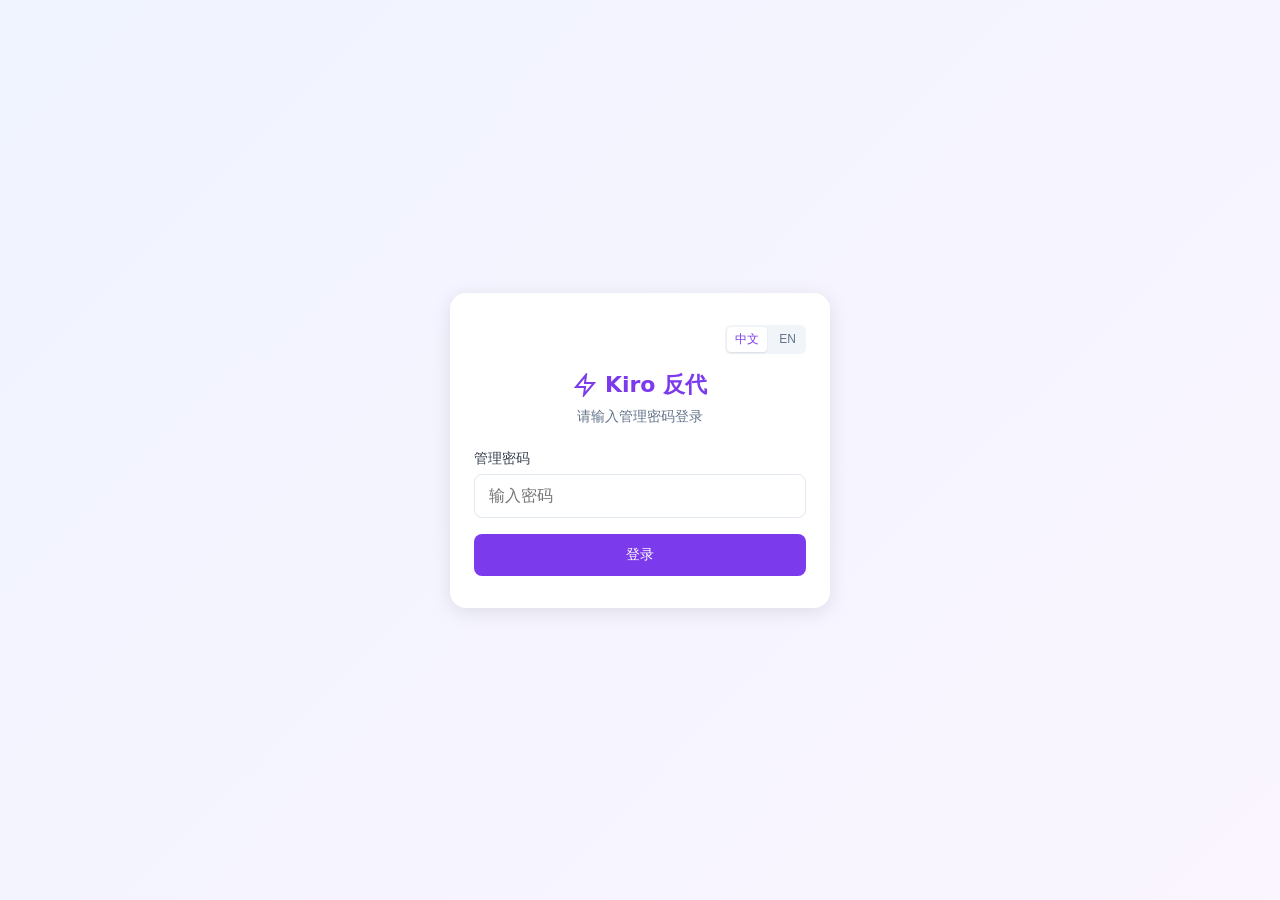
==== commit 9584a978: "chore: update repository links and improve localization in README files" ====
--- a/web/index-legacy.html
+++ b/web/index-legacy.html
@@ -4,7 +4,7 @@
 <head>
     <meta charset="UTF-8">
     <meta name="viewport" content="width=device-width, initial-scale=1.0, maximum-scale=1.0, user-scalable=no">
-    <title>Kiro-Go</title>
+    <title>Kiro 反代</title>
     <style>
         * {
             box-sizing: border-box;
@@ -859,7 +859,7 @@
             </div>
             <h1 class="logo"><svg viewBox="0 0 24 24" fill="none" stroke="currentColor" stroke-width="2">
                     <path d="M13 2L3 14h9l-1 8 10-12h-9l1-8z" />
-                </svg>Kiro-Go</h1>
+                </svg>Kiro 反代</h1>
             <p data-i18n="login.subtitle"></p>
             <div class="form-group">
                 <label data-i18n="login.password"></label>
@@ -875,7 +875,7 @@
         <div class="header">
             <h1 class="logo"><svg viewBox="0 0 24 24" fill="none" stroke="currentColor" stroke-width="2">
                     <path d="M13 2L3 14h9l-1 8 10-12h-9l1-8z" />
-                </svg>Kiro-Go</h1>
+                </svg>Kiro 反代</h1>
             <div class="header-right">
                 <div class="lang-switch">
                     <button class="lang-btn" data-lang="zh" onclick="setLang('zh')">中文</button>
@@ -2990,7 +2990,7 @@
                 const d = await res.json();
                 const latestVersion = (d.version || '').replace(/^v/, '');
                 if (latestVersion && latestVersion !== currentVersion && compareVersions(latestVersion, currentVersion) > 0) {
-                    showUpdateModal(latestVersion, d.download || 'https://github.com/zhouyu123666/Kiro-Go', d.changelog || '');
+                    showUpdateModal(latestVersion, d.download || 'https://github.com/Quorinex/Kiro-Go', d.changelog || '');
                 } else if (manual) {
                     alert(t('update.upToDate') + ' (v' + currentVersion + ')');
                 }
